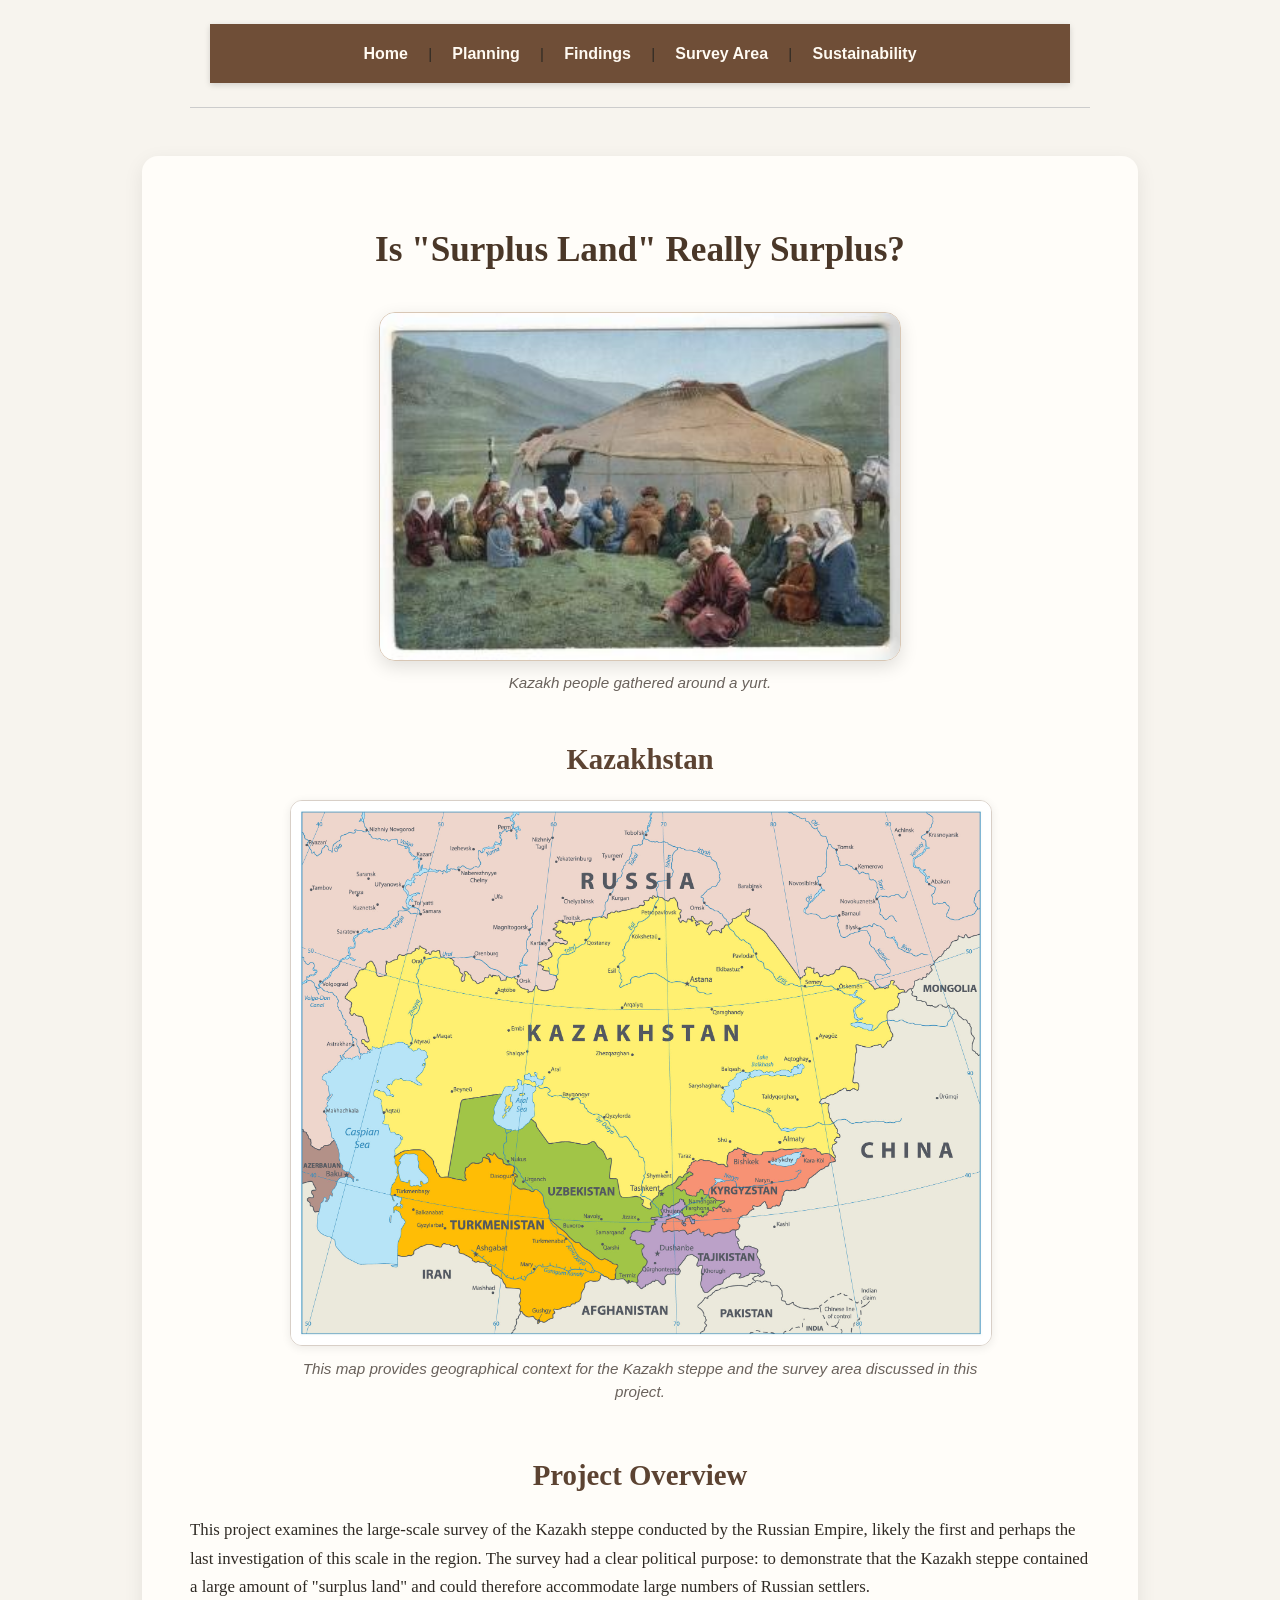
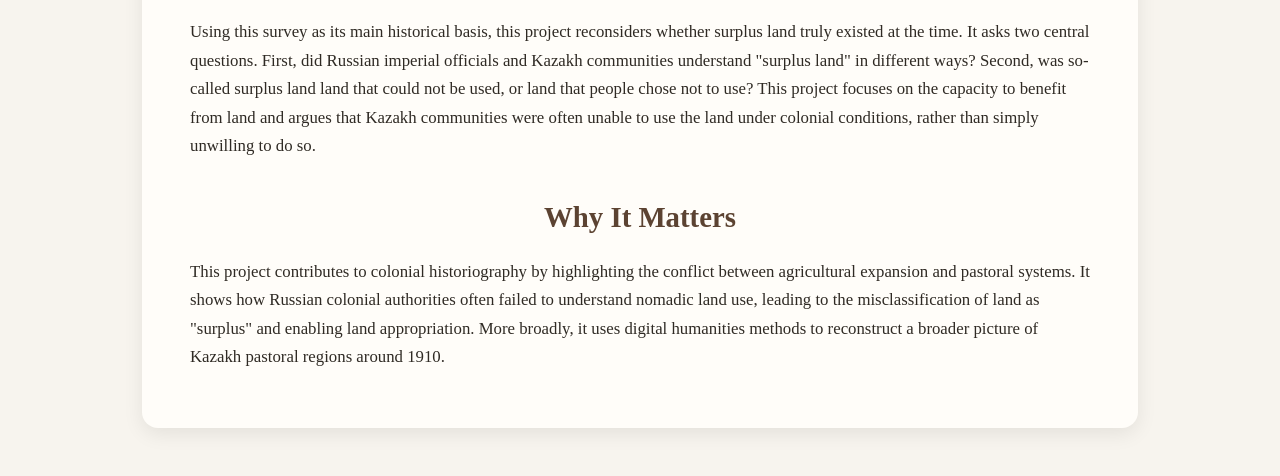
==== index.html @ f186616e "map" ====
<!DOCTYPE html>
<html lang="en">
<head>
    <meta charset="UTF-8">
    <meta name="viewport" content="width=device-width, initial-scale=1.0">
    <title>Is "Surplus Land" Really Surplus?</title>
    <link rel="stylesheet" href="style.css">
</head>

<body>

<header>
  <nav>
  <a href="index.html">Home</a> |
  <a href="planning.html">Planning</a> |
  <a href="findings.html">Findings</a> |
  <a href="survey-area.html">Survey Area</a> |
  <a href="sustainability.html">Sustainability</a>
</nav>
</header>

<main>
    <h1>Is "Surplus Land" Really Surplus?</h1>
    <figure class="home-hero-image">
  <img src="images/kazakh-yurt.jpg" alt="Kazakh people gathered around a yurt in a mountain landscape">
  <figcaption>
    Kazakh people gathered around a yurt.
  </figcaption>
</figure>
<section class="map-section">
  <h2>Kazakhstan</h2>

  <figure class="home-map">
    <img src="images/kazakhstan.jpg" alt="Map of Kazakhstan showing the location of the Kazakh steppe and survey area">
    <figcaption>
      This map provides geographical context for the Kazakh steppe and the survey area discussed in this project.
    </figcaption>
  </figure>
</section>

    <h2>Project Overview</h2>
    <p>
        This project examines the large-scale survey of the Kazakh steppe conducted by the Russian Empire, likely the first and perhaps the last investigation of this scale in the region. The survey had a clear political purpose: to demonstrate that the Kazakh steppe contained a large amount of "surplus land" and could therefore accommodate large numbers of Russian settlers.
    </p>

    <p>
        Using this survey as its main historical basis, this project reconsiders whether surplus land truly existed at the time. It asks two central questions. First, did Russian imperial officials and Kazakh communities understand "surplus land" in different ways? Second, was so-called surplus land land that could not be used, or land that people chose not to use? This project focuses on the capacity to benefit from land and argues that Kazakh communities were often unable to use the land under colonial conditions, rather than simply unwilling to do so.
    </p>

    <h2>Why It Matters</h2>
    <p>
        This project contributes to colonial historiography by highlighting the conflict between agricultural expansion and pastoral systems. It shows how Russian colonial authorities often failed to understand nomadic land use, leading to the misclassification of land as "surplus" and enabling land appropriation. More broadly, it uses digital humanities methods to reconstruct a broader picture of Kazakh pastoral regions around 1910.
    </p>
</main>

</body>
</html>
---- style.css ----
/* -----------------------------------------------
    HIST 501D Demo Site
    Minimal stylesheet — clarity over novelty
----------------------------------------------- */

body {
  font-family: Georgia, serif;
  line-height: 1.7;
  margin: 0;
  color: #1f1f1f;
  background: #f7f4ed;
}

header, main, footer {
  max-width: 860px;
  margin: 0 auto;
  padding: 1.5rem 1.25rem;
}

header {
  border-bottom: 1px solid #ccc;
  margin-bottom: 1rem;
}

header h1 {
  font-size: 1.6rem;
  margin-bottom: 0.4rem;
}

nav {
  font-family: sans-serif;
  font-size: 0.95rem;
}

nav a {
  margin-right: 1.25rem;
  color: #2a4a7f;
  text-decoration: none;
}

nav a:hover {
  text-decoration: underline;
}

h2 {
  font-size: 1.25rem;
  margin-top: 2rem;
  margin-bottom: 0.5rem;
}

p {
  margin-top: 0;
  margin-bottom: 1rem;
}

figure {
  margin: 1.5rem 0;
}

figure img {
  max-width: 100%;
  height: auto;
  border: 1px solid #ccc;
  display: block;
}

figcaption {
  font-family: sans-serif;
  font-size: 0.88rem;
  color: #555;
  margin-top: 0.4rem;
}

.sketch-grid {
  display: grid;
  grid-template-columns: 1fr 1fr;
  gap: 1.5rem;
  margin: 1.5rem 0;
}

ul, ol {
  padding-left: 1.5rem;
  margin-bottom: 1rem;
}

footer {
  border-top: 1px solid #ccc;
  margin-top: 2rem;
  font-family: sans-serif;
  font-size: 0.85rem;
  color: #666;
}

footer a {
  color: #2a4a7f;
}

/* -----------------------------------------------
    Responsive layout — narrow screens
    The viewport meta tag in each HTML page activates
    this. No framework or CDN required.
----------------------------------------------- */

@media (max-width: 600px) {
  header h1 {
     font-size: 1.25rem;
  }

  nav {
     display: flex;
     flex-wrap: wrap;
     gap: 0.5rem;
  }

  nav a {
     margin-right: 0;
  }

  .sketch-grid {
     grid-template-columns: 1fr;
  }

  header, main, footer {
     padding: 1rem 0.85rem;
  }
}
/* General page style */
body {
  margin: 0;
  font-family: Georgia, "Times New Roman", serif;
  background-color: #f7f4ee;
  color: #2f2a24;
  line-height: 1.7;
}

/* Navigation */
nav {
  background-color: #6f4e37;
  padding: 1rem 2rem;
  text-align: center;
  box-shadow: 0 2px 6px rgba(0, 0, 0, 0.15);
}

nav a {
  color: #fffaf2;
  text-decoration: none;
  margin: 0 1rem;
  font-weight: bold;
  font-size: 1rem;
}

nav a:hover {
  text-decoration: underline;
}

/* Main content area */
main {
  max-width: 900px;
  margin: 3rem auto;
  background-color: #fffdf9;
  padding: 2.5rem 3rem;
  border-radius: 16px;
  box-shadow: 0 6px 20px rgba(0, 0, 0, 0.08);
}

/* Headings */
h1 {
  text-align: center;
  font-size: 2.2rem;
  margin-bottom: 1rem;
  color: #4a3728;
}

h2 {
  text-align: center;
  font-size: 1.8rem;
  margin-bottom: 1rem;
  color: #5c4332;
}

h3 {
  margin-top: 0;
  color: #4f392b;
  font-size: 1.3rem;
}

p {
  font-size: 1.05rem;
}

/* Intro paragraph */
.timeline-intro {
  text-align: center;
  max-width: 750px;
  margin: 0 auto 2.5rem auto;
  color: #4b433c;
}

/* Timeline container */
.timeline {
  position: relative;
  margin-top: 2rem;
  padding-left: 2rem;
  border-left: 4px solid #b08968;
}

/* Each timeline item */
.timeline-item {
  position: relative;
  margin-bottom: 2rem;
  padding-left: 1rem;
}

/* Dot on timeline */
.timeline-item::before {
  content: "";
  position: absolute;
  left: -2.75rem;
  top: 0.4rem;
  width: 16px;
  height: 16px;
  background-color: #7f5539;
  border: 3px solid #f7f4ee;
  border-radius: 50%;
  box-shadow: 0 0 0 2px #b08968;
}

/* Year */
.timeline-year {
  font-weight: bold;
  font-size: 1.1rem;
  color: #7f5539;
  margin-bottom: 0.5rem;
}

/* Card */
.timeline-content {
  background-color: #fcf8f2;
  border: 1px solid #e2d6c8;
  border-radius: 12px;
  padding: 1rem 1.25rem;
  box-shadow: 0 3px 10px rgba(0, 0, 0, 0.04);
}

/* Optional section spacing */
.timeline-section {
  margin-top: 1rem;
}

/* Responsive design */
@media (max-width: 768px) {
  main {
    margin: 1.5rem;
    padding: 1.5rem;
  }

  nav {
    padding: 1rem;
  }

  nav a {
    display: inline-block;
    margin: 0.4rem 0.6rem;
  }

  .timeline {
    padding-left: 1.5rem;
  }

  .timeline-item::before {
    left: -2.2rem;
  }

  h1 {
    font-size: 1.8rem;
  }

  h2 {
    font-size: 1.5rem;
  }
}
.home-hero-image {
  margin: 2rem auto;
  text-align: center;
}

.home-hero-image img {
  width: 100%;
  max-width: 520px;
  display: block;
  margin: 0 auto;
  border-radius: 16px;
  border: 1px solid #d8c7b5;
  box-shadow: 0 6px 18px rgba(0, 0, 0, 0.12);
}

.home-hero-image figcaption {
  max-width: 520px;
  margin: 0.7rem auto 0 auto;
  font-size: 0.95rem;
  color: #6a625c;
  font-style: italic;
  line-height: 1.5;
}
.timeline-figure {
  margin: 2rem 0 2.5rem 0;
  text-align: center;
}

.timeline-figure img {
  width: 100%;
  max-width: 620px;
  display: block;
  margin: 0 auto;
  border-radius: 14px;
  border: 1px solid #d8c7b5;
  box-shadow: 0 5px 16px rgba(0, 0, 0, 0.12);
}

.timeline-figure figcaption {
  max-width: 620px;
  margin: 0.7rem auto 0 auto;
  font-size: 0.95rem;
  color: #6a625c;
  font-style: italic;
  line-height: 1.5;
}
.survey-overview {
  margin: 3rem 0;
}

.survey-grid {
  display: grid;
  grid-template-columns: repeat(2, 1fr);
  gap: 1.5rem;
}

.survey-card {
  background-color: #fffaf3;
  border: 1px solid #decdbb;
  border-radius: 14px;
  padding: 1.5rem;
  box-shadow: 0 4px 14px rgba(0, 0, 0, 0.06);
}

.survey-card h3 {
  margin-top: 0.8rem;
  color: #4f392b;
}

.survey-card p {
  line-height: 1.65;
}

.survey-number {
  display: inline-flex;
  align-items: center;
  justify-content: center;
  background-color: #8a5a44;
  color: #fffaf3;
  width: 36px;
  height: 36px;
  border-radius: 50%;
  font-weight: bold;
}

.card-link {
  display: inline-block;
  margin-top: 1rem;
  padding: 0.55rem 0.9rem;
  background-color: #8a5a44;
  color: #fffaf3;
  text-decoration: none;
  border-radius: 8px;
  font-weight: bold;
}

.card-link:hover {
  background-color: #6f4e37;
}

@media (max-width: 768px) {
  .survey-grid {
    grid-template-columns: 1fr;
  }
}
.survey-map {
  margin: 2rem auto;
  text-align: center;
}

.survey-map img {
  width: 100%;
  max-width: 760px;
  display: block;
  margin: 0 auto;
  border-radius: 14px;
  border: 1px solid #d8c7b5;
  box-shadow: 0 6px 18px rgba(0, 0, 0, 0.12);
}

.survey-map figcaption {
  max-width: 760px;
  margin: 0.7rem auto 0 auto;
  font-size: 0.95rem;
  color: #6a625c;
  font-style: italic;
  line-height: 1.5;
}
.district-materials {
  margin: 3rem 0;
}

.district-details {
  background-color: #fffaf3;
  border: 1px solid #decdbb;
  border-radius: 12px;
  padding: 1rem 1.2rem;
  margin-bottom: 1rem;
}

.district-details summary {
  cursor: pointer;
  font-weight: bold;
  color: #4a3728;
}

.district-details p {
  margin-top: 1rem;
  line-height: 1.7;
}
.county-summary {
  margin: 3rem 0;
}

.county-summary h2 {
  text-align: center;
  font-size: 2rem;
  color: #5c3b2e;
  margin-bottom: 1.5rem;
}

.county-summary h3 {
  font-size: 1.4rem;
  color: #5c3b2e;
  margin-top: 2.5rem;
  margin-bottom: 1rem;
}

.county-summary p {
  font-size: 1rem;
  line-height: 1.8;
  margin-bottom: 1.2rem;
}

.table-wrapper {
  overflow-x: auto;
  margin: 1.5rem 0 2rem 0;
}

table {
  width: 100%;
  border-collapse: collapse;
  font-size: 0.9rem;
  background: #fffaf4;
}

th,
td {
  border: 1px solid #d8c3b0;
  padding: 0.75rem;
  text-align: left;
  vertical-align: top;
}

th {
  background: #8b5a44;
  color: white;
  font-weight: 700;
}

tbody tr:nth-child(even) {
  background: #f7efe7;
}

.total-row {
  background: #ead8c8;
  font-weight: 700;
}
.county-summary strong {
  color: #8b5a44;
  font-weight: 800;
}
.calculation-hero,
.calculation-flow,
.calculation-step {
  max-width: 1100px;
  margin: 3rem auto;
  padding: 2rem;
  background: #fffaf4;
  border: 1px solid #e2cdbb;
  border-radius: 18px;
  box-shadow: 0 8px 22px rgba(92, 59, 46, 0.08);
}

.calculation-hero h1 {
  text-align: center;
  font-size: 2.1rem;
  color: #5c3b2e;
  margin-bottom: 1.2rem;
}

.calculation-hero p,
.calculation-step p,
.calculation-flow p {
  font-size: 1rem;
  line-height: 1.8;
  margin-bottom: 1.2rem;
}

.calculation-step h2,
.calculation-flow h2 {
  color: #5c3b2e;
  margin-top: 0.8rem;
  margin-bottom: 1rem;
}

.calculation-step h3 {
  color: #5c3b2e;
  margin-top: 2rem;
  margin-bottom: 1rem;
}

.step-label {
  display: inline-block;
  background: #8b5a44;
  color: white;
  font-weight: 700;
  padding: 0.35rem 0.75rem;
  border-radius: 999px;
  margin-bottom: 0.8rem;
}

.flow-chart {
  display: grid;
  gap: 0.65rem;
  justify-items: center;
  margin-top: 1.5rem;
}

.flow-step {
  width: 100%;
  max-width: 650px;
  background: #f8f1ea;
  border: 1px solid #e2cdbb;
  border-left: 6px solid #8b5a44;
  border-radius: 14px;
  padding: 1rem 1.2rem;
  font-weight: 700;
  color: #5c3b2e;
  text-align: center;
}

.flow-arrow {
  font-size: 1.5rem;
  color: #8b5a44;
  font-weight: 800;
}

blockquote {
  background: #f8f1ea;
  border-left: 6px solid #8b5a44;
  padding: 1rem 1.25rem;
  margin: 1.5rem 0;
  color: #4b3a32;
  line-height: 1.7;
  font-style: italic;
}

.regional-cards {
  display: grid;
  grid-template-columns: repeat(2, 1fr);
  gap: 1.2rem;
  margin: 1.5rem 0 2rem 0;
}

.regional-card {
  background: #f8f1ea;
  border: 1px solid #e2cdbb;
  border-radius: 14px;
  padding: 1.2rem;
}

.regional-card h3 {
  margin-top: 0;
  color: #5c3b2e;
}

.regional-card ul {
  padding-left: 1.2rem;
  line-height: 1.7;
}

.formula-box {
  background: #f3e5d8;
  border: 1px solid #d8c3b0;
  border-radius: 14px;
  padding: 1.25rem;
  margin: 1.5rem 0;
}

.formula {
  text-align: center;
  font-size: 1.2rem;
  font-weight: 800;
  color: #5c3b2e;
}

@media (max-width: 800px) {
  .regional-cards {
    grid-template-columns: 1fr;
  }

  .calculation-hero,
  .calculation-flow,
  .calculation-step {
    padding: 1.3rem;
  }

  .calculation-hero h1 {
    font-size: 1.6rem;
  }
}
.response-section {
  max-width: 980px;
  margin: 4rem auto;
  padding: 2rem;
  background: #fffaf4;
  border-radius: 18px;
}

.response-section h2 {
  text-align: center;
  color: #4b3328;
  margin-bottom: 1rem;
}

.section-intro {
  max-width: 760px;
  margin: 0 auto 2rem auto;
  text-align: center;
  line-height: 1.7;
}

.response-section {
  max-width: 1100px;
  margin: 4rem auto;
  padding: 2rem;
  background: #fffaf4;
  border-radius: 18px;
}

.response-section h2 {
  text-align: center;
  color: #4b3328;
  margin-bottom: 1rem;
}

.section-intro {
  max-width: 760px;
  margin: 0 auto 2rem auto;
  text-align: center;
  line-height: 1.7;
}

.print-feature {
  display: grid;
  grid-template-columns: minmax(0, 1fr) minmax(0, 1.1fr);
  gap: 2rem;
  align-items: start;
  margin-top: 2rem;
}

.print-images,
.print-text {
  min-width: 0;
}

.print-images {
  display: flex;
  flex-direction: column;
  gap: 1.2rem;
}

.print-images figure {
  margin: 0;
}

.main-source-image img,
.supporting-images img {
  width: 100%;
  max-width: 100%;
  display: block;
  border-radius: 12px;
  border: 1px solid #dccbbb;
  box-shadow: 0 6px 18px rgba(80, 50, 30, 0.12);
}

.main-source-image img {
  max-height: 480px;
  object-fit: contain;
  background: #fffdf9;
}

.main-source-image figcaption,
.supporting-images figcaption {
  margin-top: 0.55rem;
  font-size: 0.9rem;
  color: #7a6a5c;
  font-style: italic;
  line-height: 1.5;
  text-align: center;
}

.supporting-images {
  display: grid;
  grid-template-columns: 1fr 1fr;
  gap: 1rem;
}

.print-text h3 {
  color: #5a3a2e;
  margin-top: 0;
  margin-bottom: 1rem;
}

.source-quote {
  margin-bottom: 1.5rem;
}

.source-quote h4 {
  color: #6b3f25;
  margin-bottom: 0.6rem;
  font-size: 1.05rem;
}

.print-text blockquote {
  margin: 0 0 1rem 0;
  padding: 1rem 1.2rem;
  background: #fffdf9;
  border-left: 4px solid #9a6a47;
  font-style: italic;
  line-height: 1.8;
  color: #4b3328;
  border-radius: 8px;
}

.print-text p {
  line-height: 1.7;
  margin-bottom: 1rem;
}

.source-note {
  font-size: 0.95rem;
  color: #7a6a5c;
  margin-bottom: 1rem;
  font-style: italic;
}

.conflict-table-section {
  margin-top: 2.5rem;
}

.conflict-table-section h3 {
  color: #5a3a2e;
  margin-bottom: 0.8rem;
}

.conflict-table-section p {
  line-height: 1.7;
  margin-bottom: 1rem;
}

.table-container {
  overflow-x: auto;
  margin: 1.5rem 0;
}

.conflict-table {
  width: 100%;
  border-collapse: collapse;
  font-size: 0.95rem;
  background: #fffdf9;
}

.conflict-table th {
  background: #8d958f;
  color: #2d2926;
  text-align: left;
  padding: 0.9rem;
  border: 3px solid #ffffff;
}

.conflict-table td {
  padding: 0.9rem;
  border: 3px solid #ffffff;
  vertical-align: top;
  background: #eef0eb;
  line-height: 1.5;
}

.conflict-table td:first-child {
  font-weight: bold;
}

@media (max-width: 900px) {
  .print-feature {
    grid-template-columns: 1fr;
  }

  .supporting-images {
    grid-template-columns: 1fr 1fr;
  }
}

@media (max-width: 700px) {
  .supporting-images {
    grid-template-columns: 1fr;
  }

  .conflict-table {
    font-size: 0.85rem;
  }

  .conflict-table th,
  .conflict-table td {
    padding: 0.7rem;
  }
}
.primary-source-note {
  max-width: 850px;
  margin: 2rem auto;
  padding: 1.5rem;
  background: #fffaf4;
  border: 1px solid #e2cdbb;
  border-left: 6px solid #8b5a44;
  border-radius: 14px;
}

.primary-source-note h2 {
  color: #5c3b2e;
  margin-top: 0;
}

.source-link {
  display: inline-block;
  background: #8b5a44;
  color: white;
  text-decoration: none;
  font-weight: 700;
  padding: 0.7rem 1rem;
  border-radius: 8px;
}

.source-link:hover {
  background: #6f4534;
}
.map-section {
  margin: 2.5rem 0 3rem 0;
  text-align: center;
}

.map-section h2 {
  margin-bottom: 1rem;
}

.home-map {
  margin: 0 auto;
  max-width: 700px;
}

.home-map img {
  width: 100%;
  height: auto;
  border-radius: 12px;
  border: 1px solid #d8cfc7;
  box-shadow: 0 2px 10px rgba(0, 0, 0, 0.08);
}

.home-map figcaption {
  margin-top: 0.75rem;
  font-size: 0.95rem;
  color: #6a625c;
  font-style: italic;
  line-height: 1.5;
}
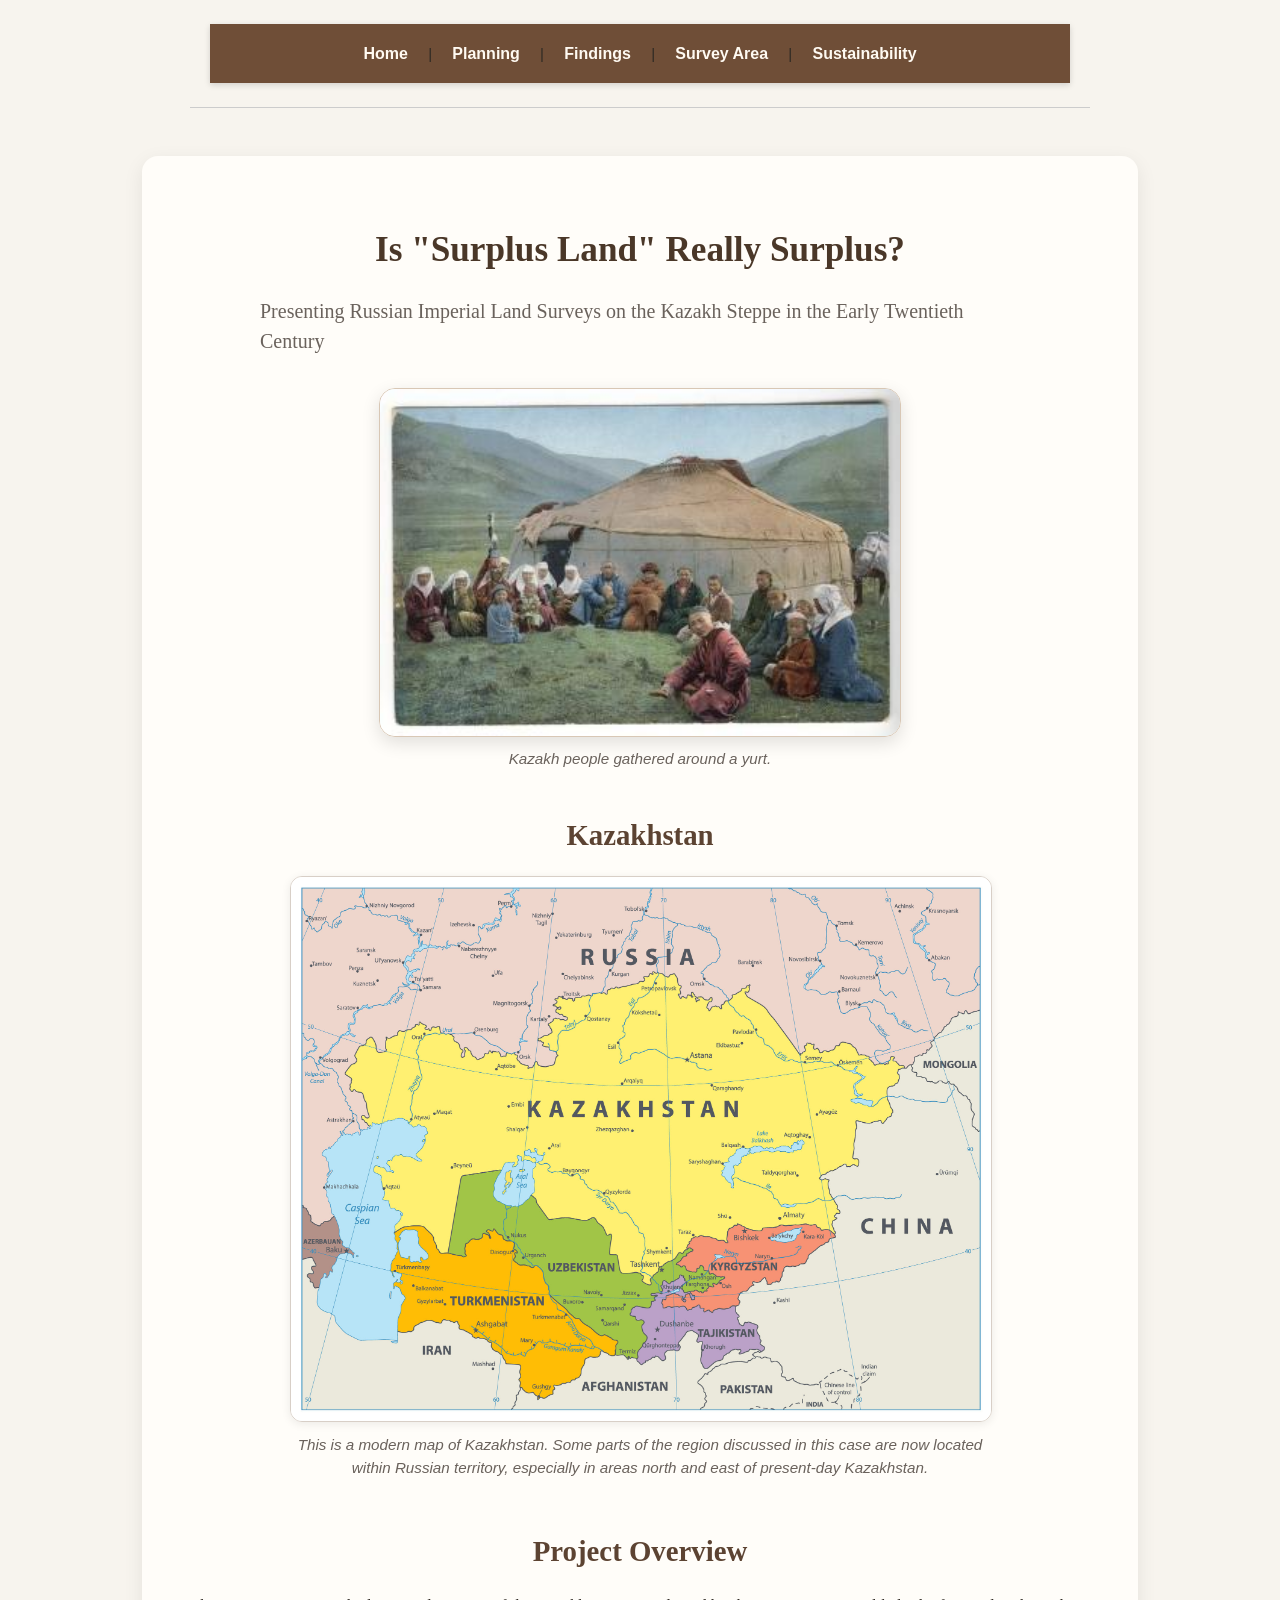
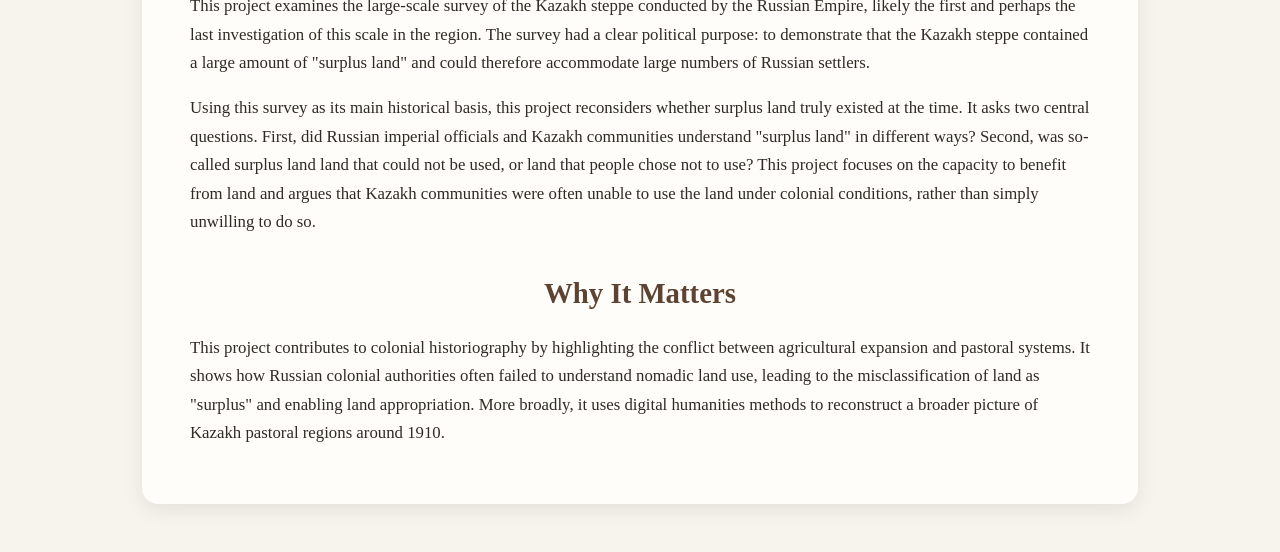
==== commit 14466693: "home" ====
--- a/index.html
+++ b/index.html
@@ -21,6 +21,7 @@
 
 <main>
     <h1>Is "Surplus Land" Really Surplus?</h1>
+    <p class="subtitle">Presenting Russian Imperial Land Surveys on the Kazakh Steppe in the Early Twentieth Century</p>
     <figure class="home-hero-image">
   <img src="images/kazakh-yurt.jpg" alt="Kazakh people gathered around a yurt in a mountain landscape">
   <figcaption>
@@ -33,8 +34,7 @@
   <figure class="home-map">
     <img src="images/kazakhstan.jpg" alt="Map of Kazakhstan showing the location of the Kazakh steppe and survey area">
     <figcaption>
-      This map provides geographical context for the Kazakh steppe and the survey area discussed in this project.
-    </figcaption>
+This is a modern map of Kazakhstan. Some parts of the region discussed in this case are now located within Russian territory, especially in areas north and east of present-day Kazakhstan.    </figcaption>
   </figure>
 </section>
 
--- a/style.css
+++ b/style.css
@@ -893,4 +893,11 @@
   color: #6a625c;
   font-style: italic;
   line-height: 1.5;
+}
+.subtitle {
+  font-size: 1.25rem;
+  color: #6a625c;
+  max-width: 760px;
+  margin: 0.5rem auto 1.5rem auto;
+  line-height: 1.5;
 }
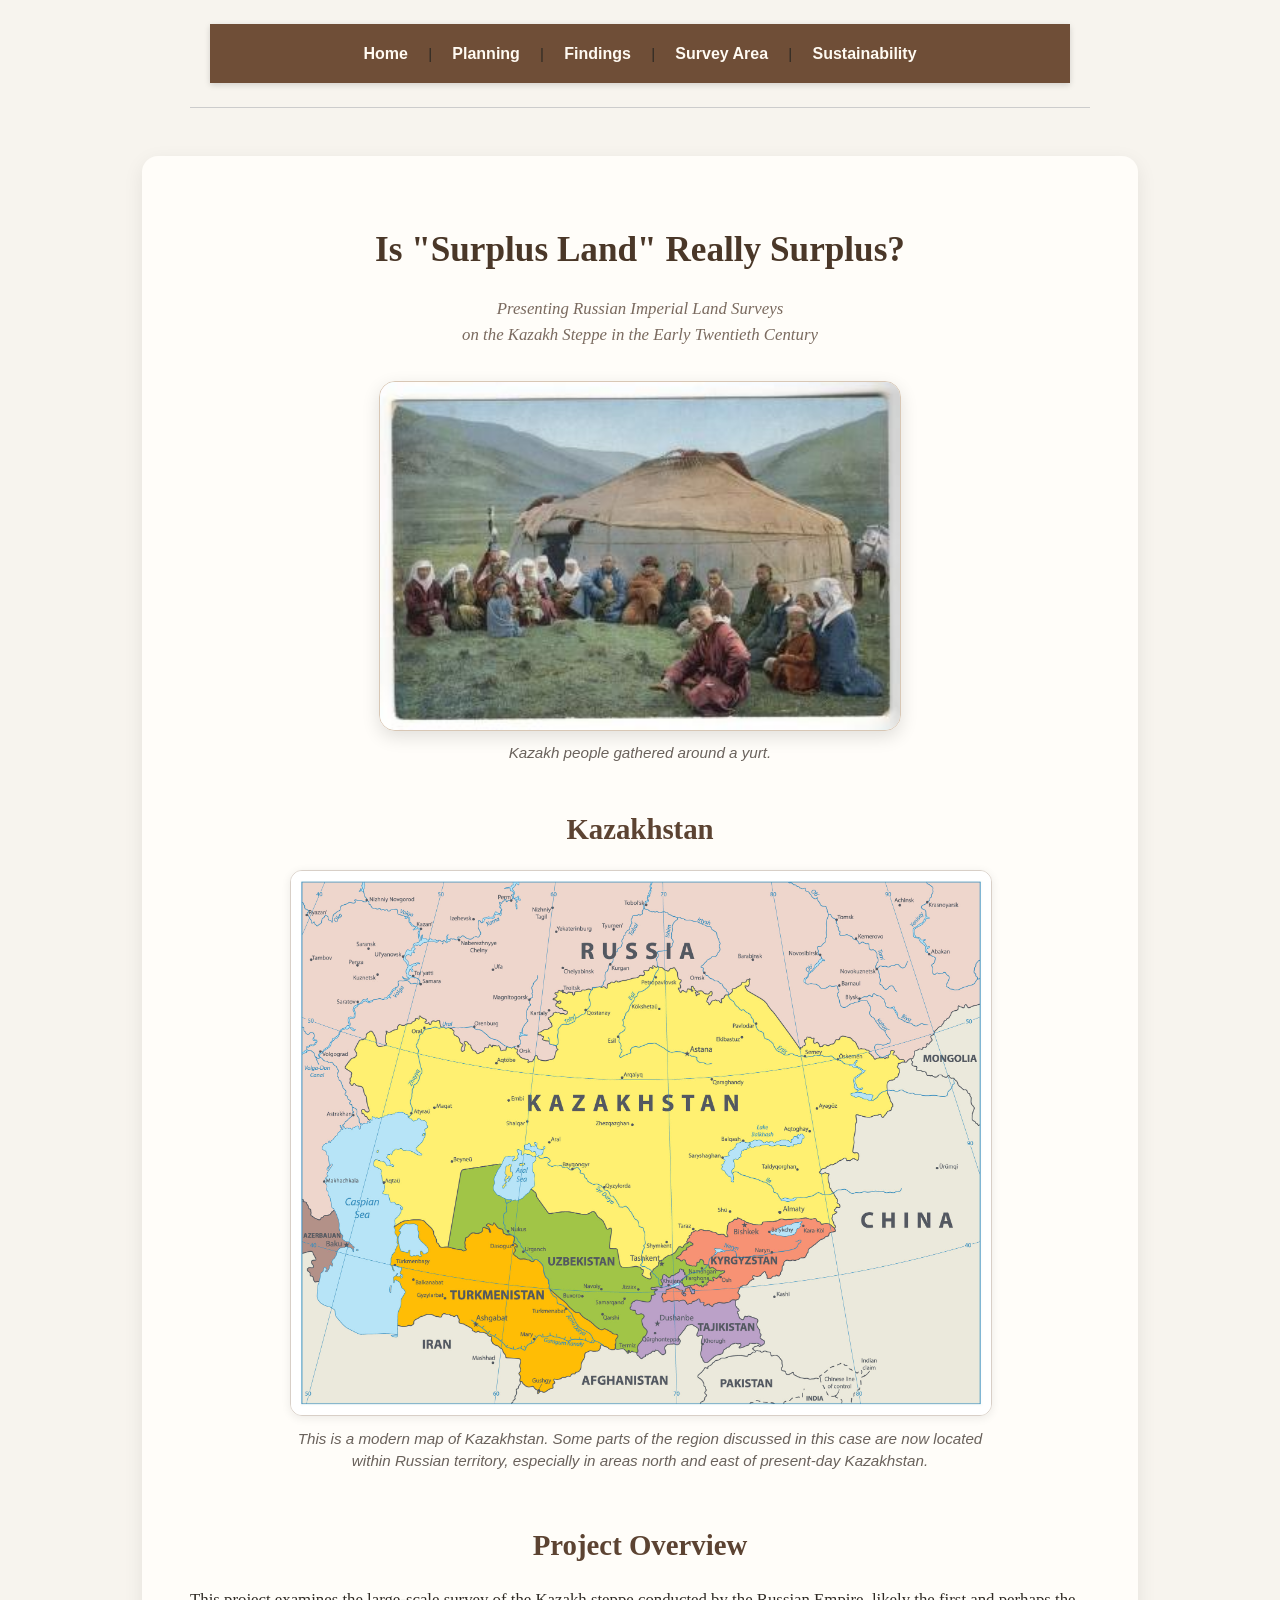
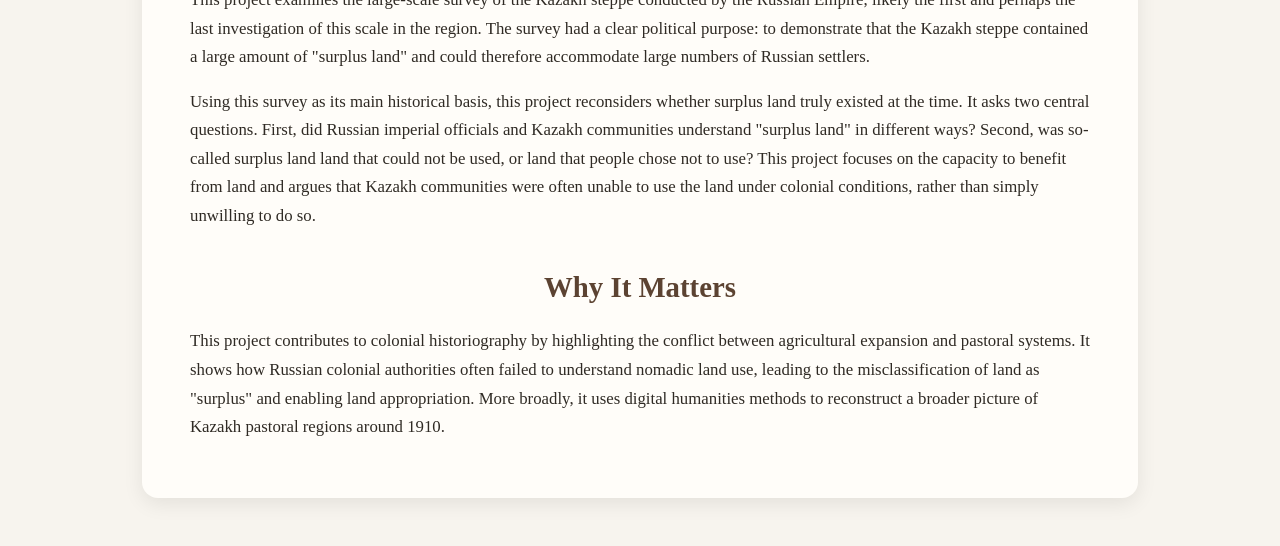
==== commit 43c9e0aa: "home" ====
--- a/index.html
+++ b/index.html
@@ -21,7 +21,10 @@
 
 <main>
     <h1>Is "Surplus Land" Really Surplus?</h1>
-    <p class="subtitle">Presenting Russian Imperial Land Surveys on the Kazakh Steppe in the Early Twentieth Century</p>
+    <p class="subtitle">
+         Presenting Russian Imperial Land Surveys<br>
+  on the Kazakh Steppe in the Early Twentieth Century
+    </p>
     <figure class="home-hero-image">
   <img src="images/kazakh-yurt.jpg" alt="Kazakh people gathered around a yurt in a mountain landscape">
   <figcaption>
--- a/style.css
+++ b/style.css
@@ -895,9 +895,11 @@
   line-height: 1.5;
 }
 .subtitle {
-  font-size: 1.25rem;
-  color: #6a625c;
-  max-width: 760px;
-  margin: 0.5rem auto 1.5rem auto;
-  line-height: 1.5;
+  max-width: 720px;
+  margin: 0.6rem auto 2rem auto;
+  font-size: 1.05rem;
+  line-height: 1.6;
+  color: #7a6a5f;
+  text-align: center;
+  font-style: italic;
 }
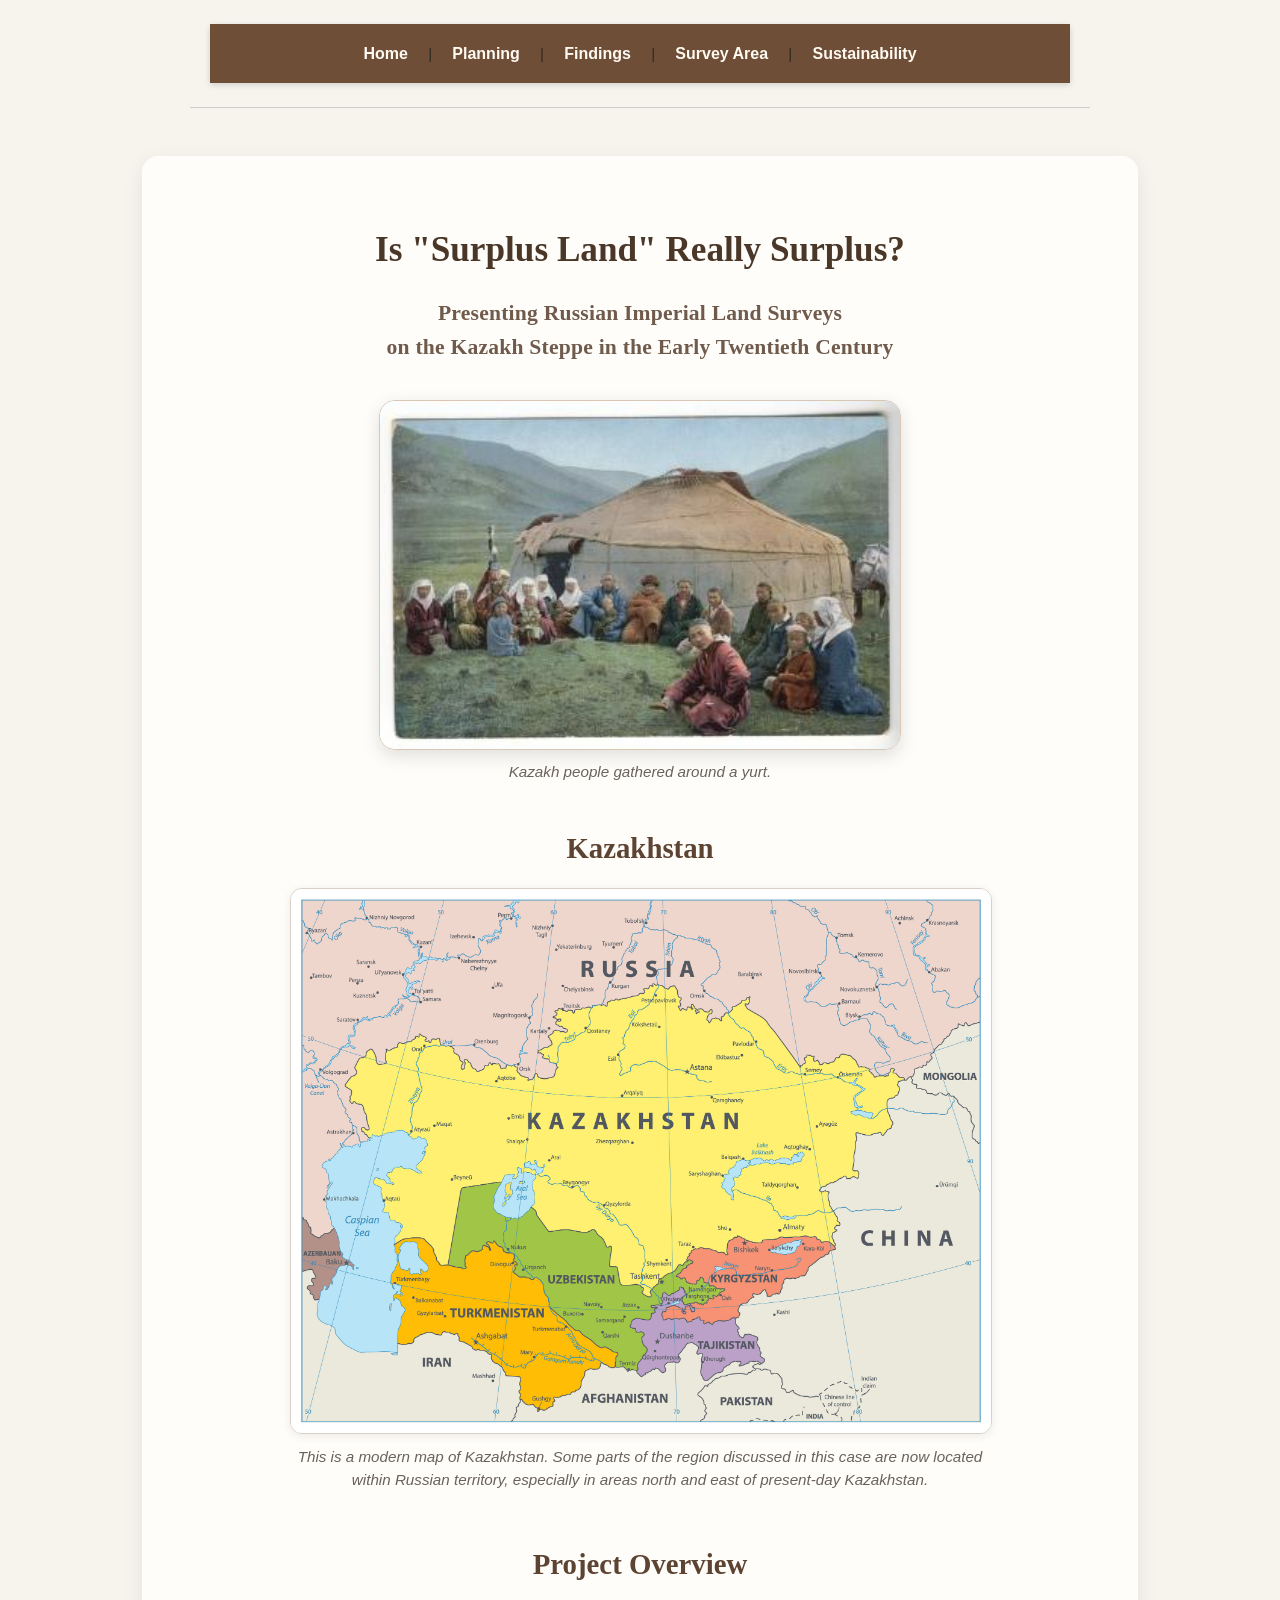
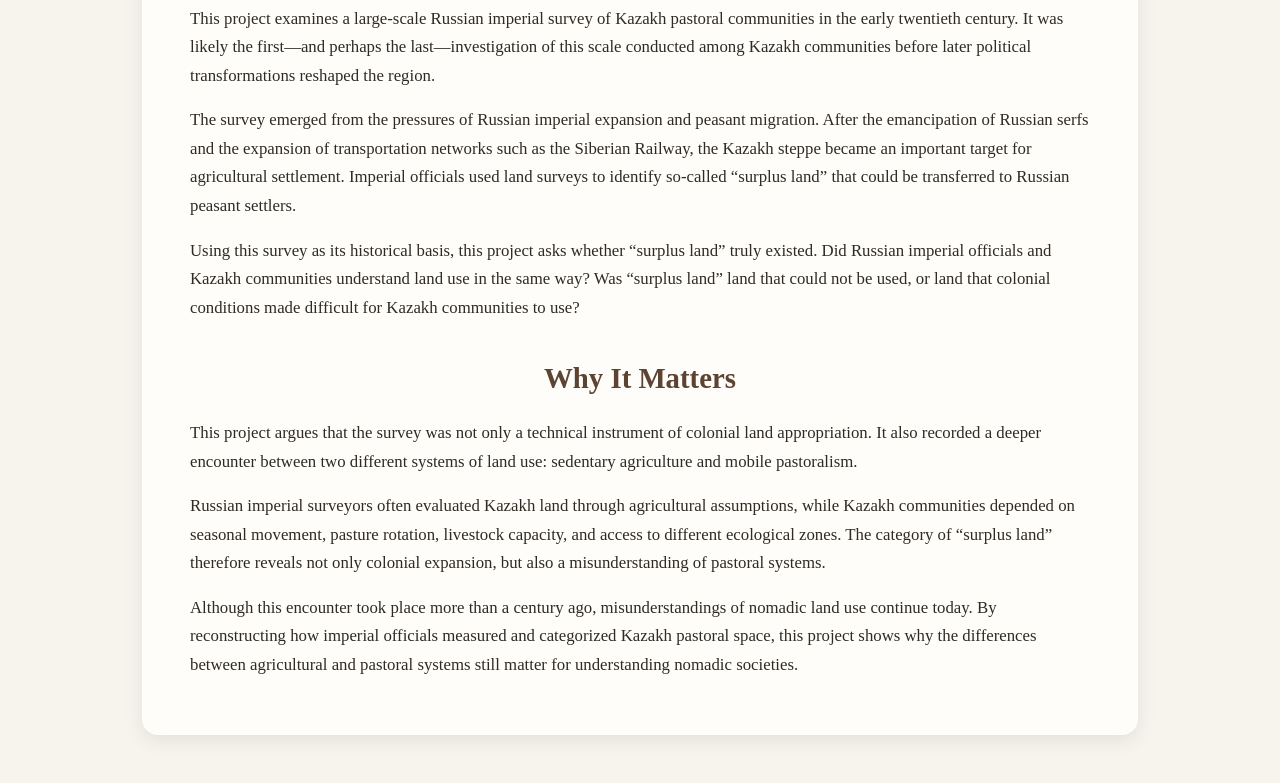
==== commit 7ce92b2c: "home" ====
--- a/index.html
+++ b/index.html
@@ -42,18 +42,51 @@
 </section>
 
     <h2>Project Overview</h2>
-    <p>
-        This project examines the large-scale survey of the Kazakh steppe conducted by the Russian Empire, likely the first and perhaps the last investigation of this scale in the region. The survey had a clear political purpose: to demonstrate that the Kazakh steppe contained a large amount of "surplus land" and could therefore accommodate large numbers of Russian settlers.
-    </p>
+   <p>
+    This project examines a large-scale Russian imperial survey of Kazakh pastoral 
+    communities in the early twentieth century. It was likely the first—and perhaps 
+    the last—investigation of this scale conducted among Kazakh communities before 
+    later political transformations reshaped the region.
+  </p>
 
-    <p>
-        Using this survey as its main historical basis, this project reconsiders whether surplus land truly existed at the time. It asks two central questions. First, did Russian imperial officials and Kazakh communities understand "surplus land" in different ways? Second, was so-called surplus land land that could not be used, or land that people chose not to use? This project focuses on the capacity to benefit from land and argues that Kazakh communities were often unable to use the land under colonial conditions, rather than simply unwilling to do so.
-    </p>
+  <p>
+    The survey emerged from the pressures of Russian imperial expansion and peasant 
+    migration. After the emancipation of Russian serfs and the expansion of transportation 
+    networks such as the Siberian Railway, the Kazakh steppe became an important target 
+    for agricultural settlement. Imperial officials used land surveys to identify 
+    so-called “surplus land” that could be transferred to Russian peasant settlers.
+  </p>
+
+  <p>
+    Using this survey as its historical basis, this project asks whether “surplus land” 
+    truly existed. Did Russian imperial officials and Kazakh communities understand 
+    land use in the same way? Was “surplus land” land that could not be used, or land 
+    that colonial conditions made difficult for Kazakh communities to use?
+  </p>
+</section>
 
     <h2>Why It Matters</h2>
-    <p>
-        This project contributes to colonial historiography by highlighting the conflict between agricultural expansion and pastoral systems. It shows how Russian colonial authorities often failed to understand nomadic land use, leading to the misclassification of land as "surplus" and enabling land appropriation. More broadly, it uses digital humanities methods to reconstruct a broader picture of Kazakh pastoral regions around 1910.
-    </p>
+   <p>
+    This project argues that the survey was not only a technical instrument of colonial 
+    land appropriation. It also recorded a deeper encounter between two different systems 
+    of land use: sedentary agriculture and mobile pastoralism.
+  </p>
+
+  <p>
+    Russian imperial surveyors often evaluated Kazakh land through agricultural assumptions, 
+    while Kazakh communities depended on seasonal movement, pasture rotation, livestock 
+    capacity, and access to different ecological zones. The category of “surplus land” 
+    therefore reveals not only colonial expansion, but also a misunderstanding of pastoral 
+    systems.
+  </p>
+
+  <p>
+    Although this encounter took place more than a century ago, misunderstandings of 
+    nomadic land use continue today. By reconstructing how imperial officials measured 
+    and categorized Kazakh pastoral space, this project shows why the differences between 
+    agricultural and pastoral systems still matter for understanding nomadic societies.
+  </p>
+</section>
 </main>
 
 </body>
--- a/style.css
+++ b/style.css
@@ -895,11 +895,14 @@
   line-height: 1.5;
 }
 .subtitle {
-  max-width: 720px;
-  margin: 0.6rem auto 2rem auto;
-  font-size: 1.05rem;
+  max-width: 680px;
+  margin: 0.8rem auto 2.2rem auto;
+  font-size: 1.35rem;
   line-height: 1.6;
-  color: #7a6a5f;
-  text-align: center;
-  font-style: italic;
+  color: #6f5a4b;
+  text-align: center;
+  font-style: normal;
+  font-family: Georgia, "Times New Roman", serif;
+  letter-spacing: 0.01em;
+  font-weight: 700;
 }
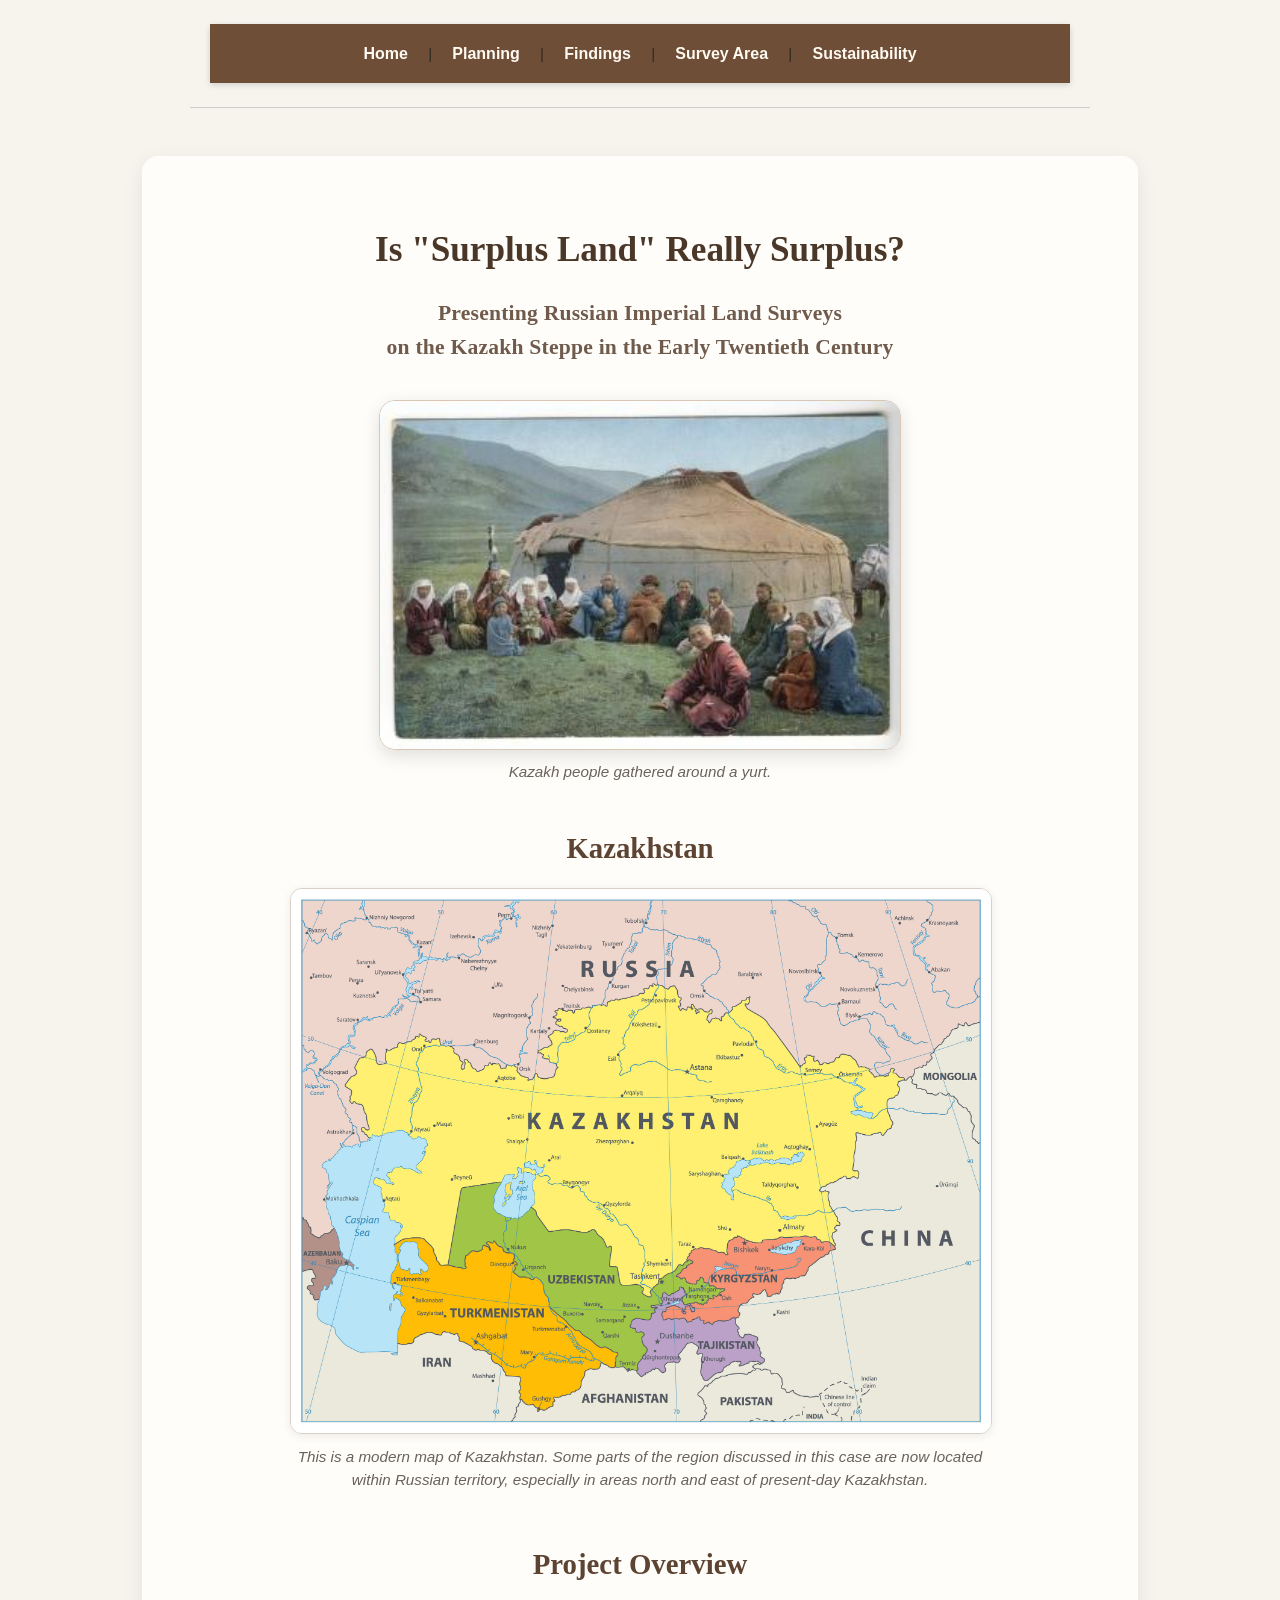
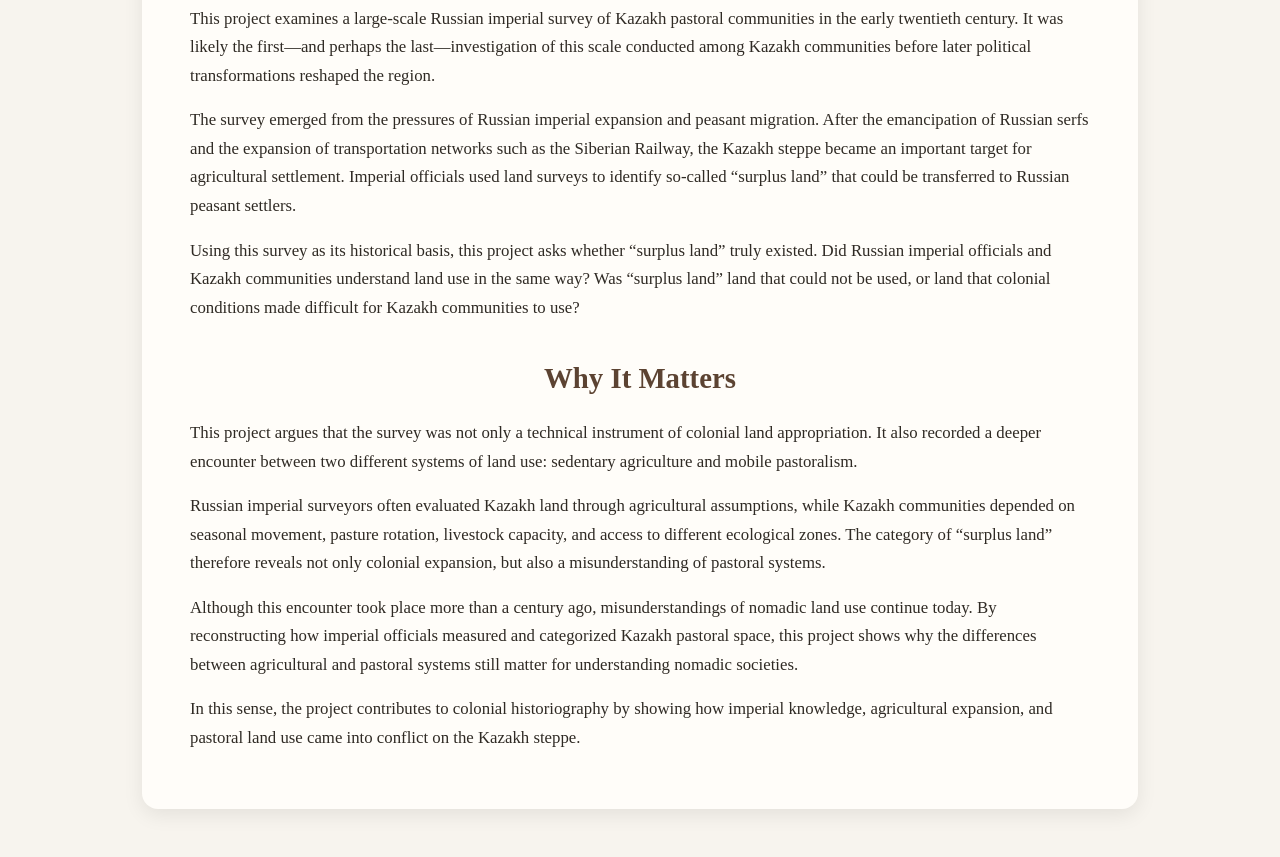
==== commit a4cb23aa: "home" ====
--- a/index.html
+++ b/index.html
@@ -87,6 +87,11 @@
     agricultural and pastoral systems still matter for understanding nomadic societies.
   </p>
 </section>
+<p>
+  In this sense, the project contributes to colonial historiography by showing how 
+  imperial knowledge, agricultural expansion, and pastoral land use came into conflict 
+  on the Kazakh steppe.
+</p>
 </main>
 
 </body>
--- a/style.css
+++ b/style.css
@@ -905,4 +905,16 @@
   font-family: Georgia, "Times New Roman", serif;
   letter-spacing: 0.01em;
   font-weight: 700;
+}
+.why-it-matters {
+  max-width: 760px;
+  margin: 2.8rem auto 0 auto;
+  padding: 1.8rem 2rem;
+  background-color: #f8f4ef;
+  border-left: 5px solid #7a5638;
+  border-radius: 12px;
+}
+
+.why-it-matters h2 {
+  margin-top: 0;
 }
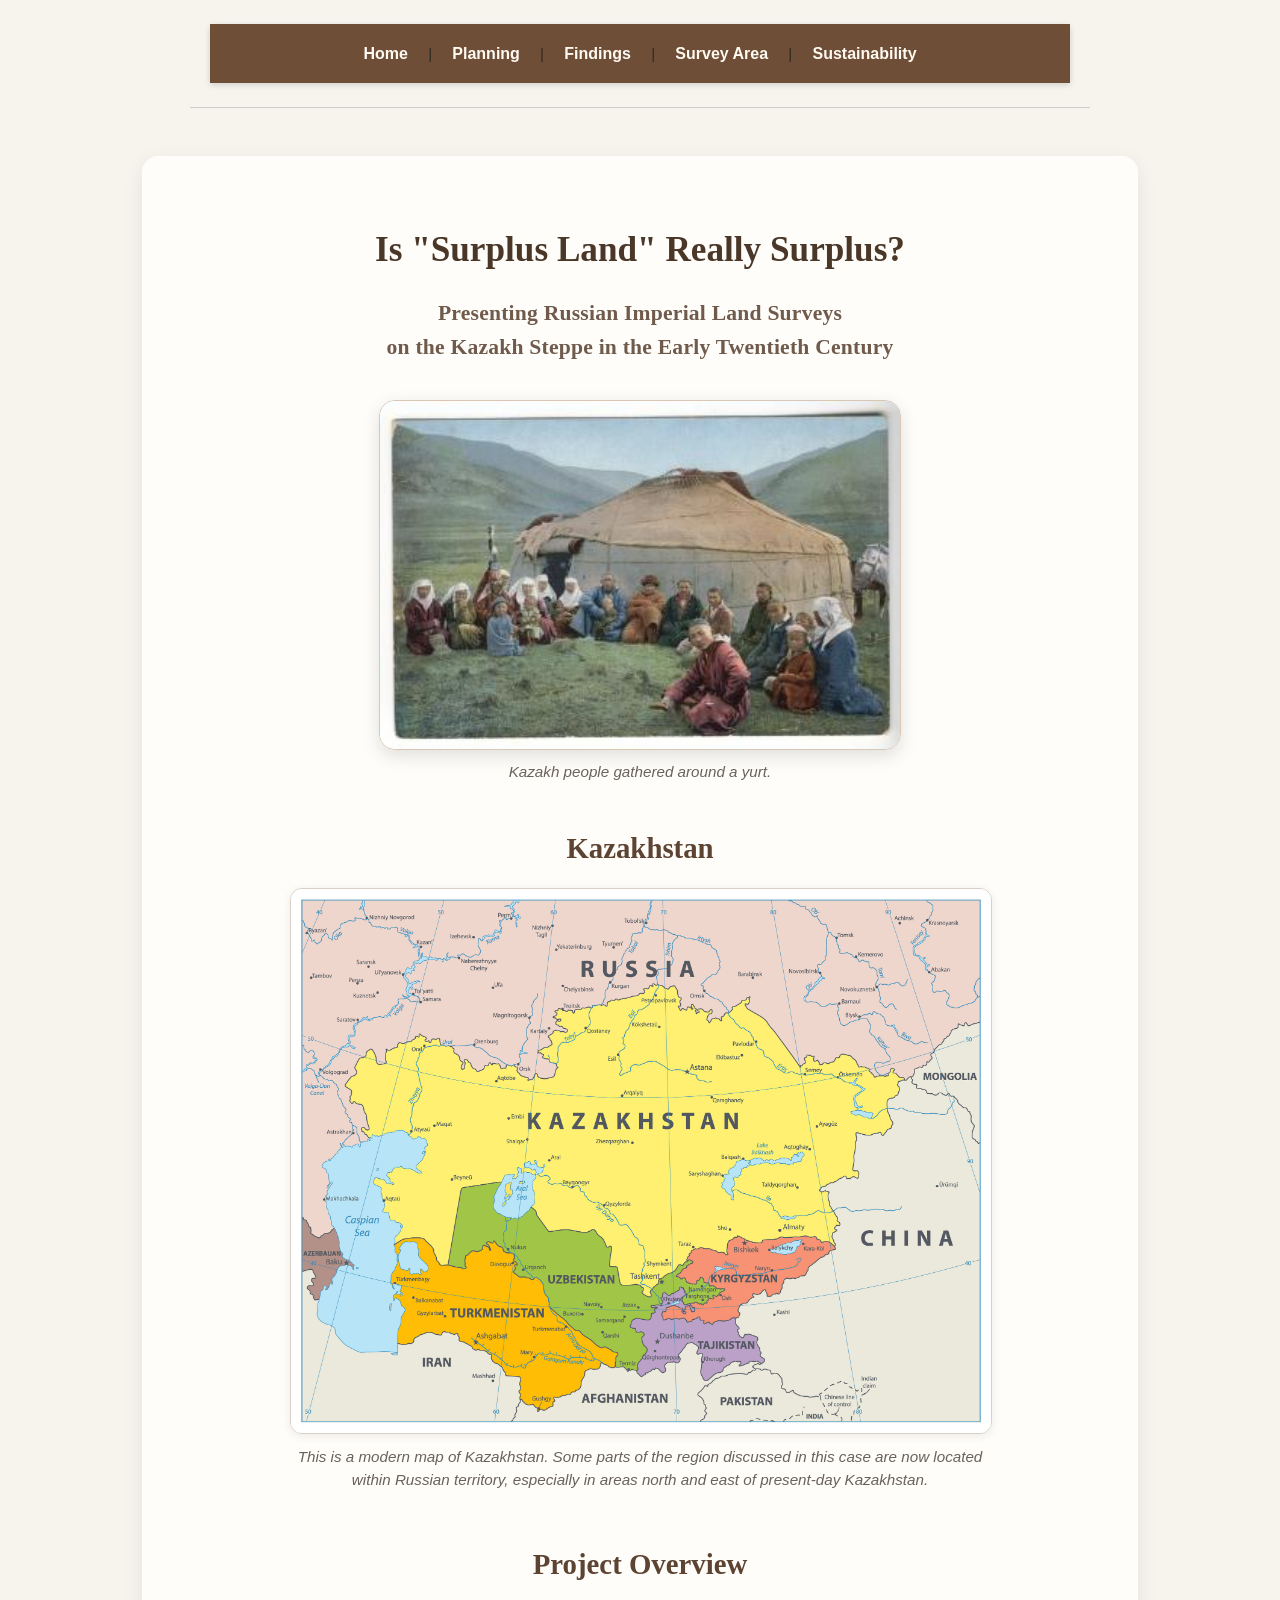
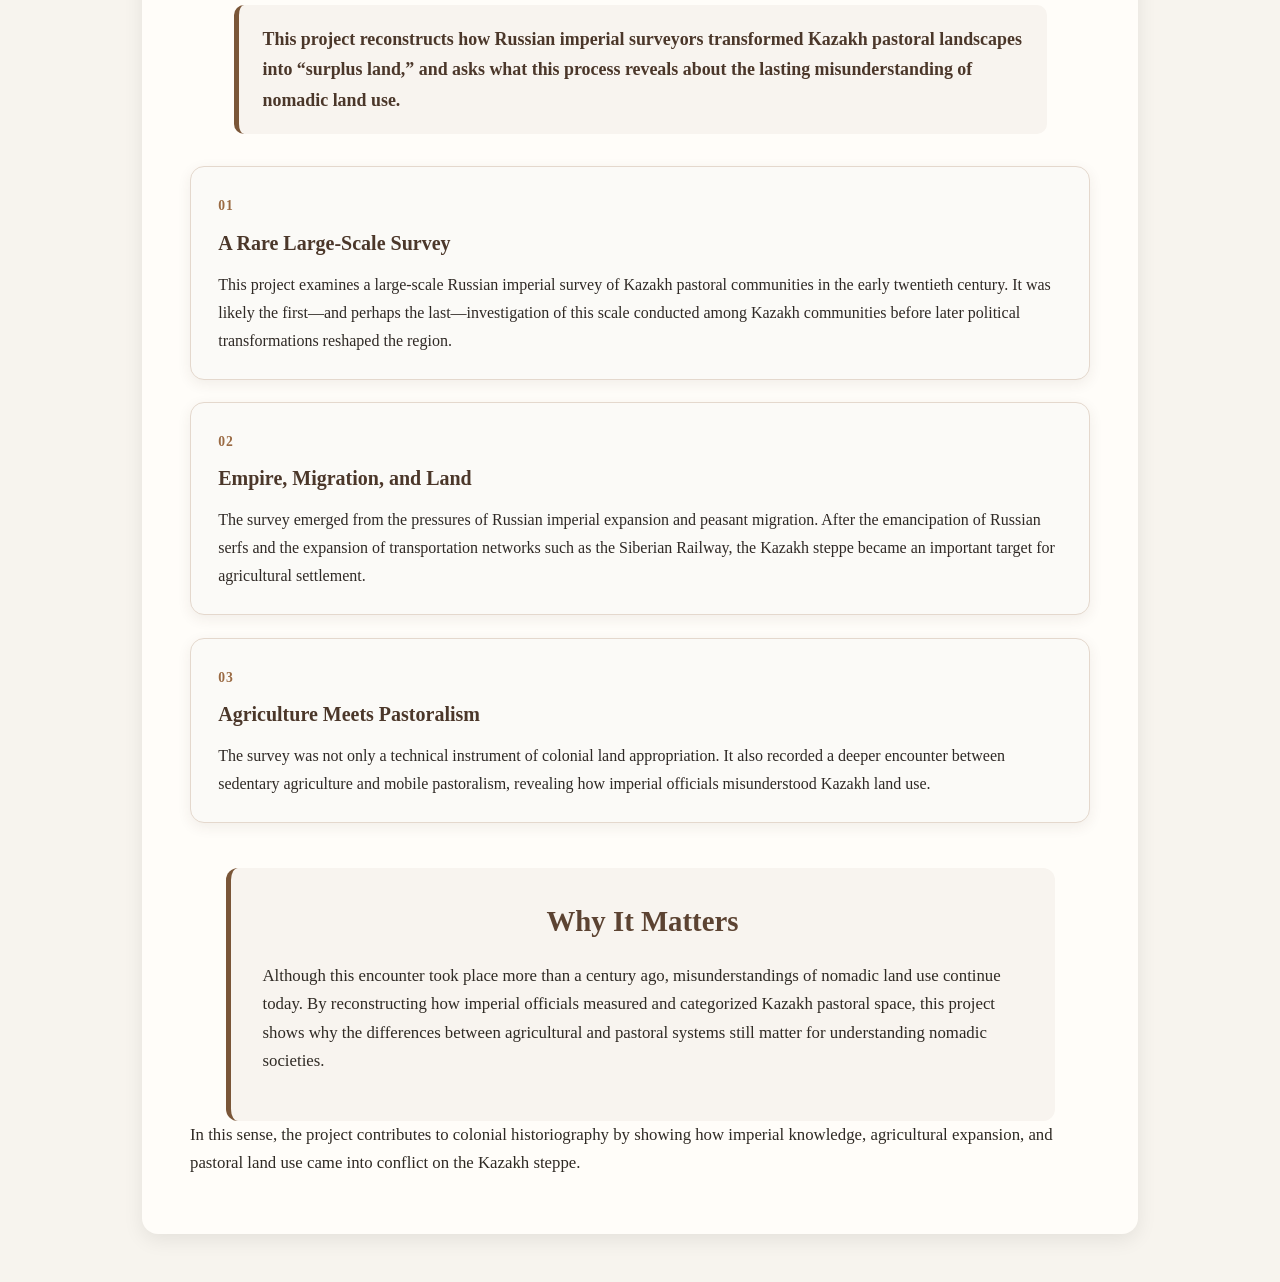
==== commit 95e31e2e: "home" ====
--- a/index.html
+++ b/index.html
@@ -41,44 +41,52 @@
   </figure>
 </section>
 
-    <h2>Project Overview</h2>
-   <p>
-    This project examines a large-scale Russian imperial survey of Kazakh pastoral 
-    communities in the early twentieth century. It was likely the first—and perhaps 
-    the last—investigation of this scale conducted among Kazakh communities before 
-    later political transformations reshaped the region.
+   <section class="project-overview">
+  <h2>Project Overview</h2>
+
+  <p class="thesis-statement">
+    This project reconstructs how Russian imperial surveyors transformed Kazakh pastoral 
+    landscapes into “surplus land,” and asks what this process reveals about the lasting 
+    misunderstanding of nomadic land use.
   </p>
 
-  <p>
-    The survey emerged from the pressures of Russian imperial expansion and peasant 
-    migration. After the emancipation of Russian serfs and the expansion of transportation 
-    networks such as the Siberian Railway, the Kazakh steppe became an important target 
-    for agricultural settlement. Imperial officials used land surveys to identify 
-    so-called “surplus land” that could be transferred to Russian peasant settlers.
-  </p>
+  <div class="logic-grid">
+    <div class="logic-card">
+      <span class="logic-number">01</span>
+      <h3>A Rare Large-Scale Survey</h3>
+      <p>
+        This project examines a large-scale Russian imperial survey of Kazakh pastoral 
+        communities in the early twentieth century. It was likely the first—and perhaps 
+        the last—investigation of this scale conducted among Kazakh communities before 
+        later political transformations reshaped the region.
+      </p>
+    </div>
 
-  <p>
-    Using this survey as its historical basis, this project asks whether “surplus land” 
-    truly existed. Did Russian imperial officials and Kazakh communities understand 
-    land use in the same way? Was “surplus land” land that could not be used, or land 
-    that colonial conditions made difficult for Kazakh communities to use?
-  </p>
+    <div class="logic-card">
+      <span class="logic-number">02</span>
+      <h3>Empire, Migration, and Land</h3>
+      <p>
+        The survey emerged from the pressures of Russian imperial expansion and peasant 
+        migration. After the emancipation of Russian serfs and the expansion of 
+        transportation networks such as the Siberian Railway, the Kazakh steppe became 
+        an important target for agricultural settlement.
+      </p>
+    </div>
+
+    <div class="logic-card">
+      <span class="logic-number">03</span>
+      <h3>Agriculture Meets Pastoralism</h3>
+      <p>
+        The survey was not only a technical instrument of colonial land appropriation. 
+        It also recorded a deeper encounter between sedentary agriculture and mobile 
+        pastoralism, revealing how imperial officials misunderstood Kazakh land use.
+      </p>
+    </div>
+  </div>
 </section>
 
-    <h2>Why It Matters</h2>
-   <p>
-    This project argues that the survey was not only a technical instrument of colonial 
-    land appropriation. It also recorded a deeper encounter between two different systems 
-    of land use: sedentary agriculture and mobile pastoralism.
-  </p>
-
-  <p>
-    Russian imperial surveyors often evaluated Kazakh land through agricultural assumptions, 
-    while Kazakh communities depended on seasonal movement, pasture rotation, livestock 
-    capacity, and access to different ecological zones. The category of “surplus land” 
-    therefore reveals not only colonial expansion, but also a misunderstanding of pastoral 
-    systems.
-  </p>
+   <section class="why-it-matters">
+  <h2>Why It Matters</h2>
 
   <p>
     Although this encounter took place more than a century ago, misunderstandings of 
--- a/style.css
+++ b/style.css
@@ -917,4 +917,53 @@
 
 .why-it-matters h2 {
   margin-top: 0;
+}
+.thesis-statement {
+  max-width: 760px;
+  margin: 0 auto 2rem auto;
+  padding: 1.2rem 1.5rem;
+  font-size: 1.12rem;
+  line-height: 1.7;
+  font-weight: 600;
+  color: #4b372a;
+  background-color: #f8f4ef;
+  border-left: 5px solid #7a5638;
+  border-radius: 10px;
+}
+
+.logic-grid {
+  display: grid;
+  grid-template-columns: 1fr;
+  gap: 1.4rem;
+  margin-top: 2rem;
+}
+
+.logic-card {
+  padding: 1.5rem 1.7rem;
+  background-color: #fbfaf7;
+  border: 1px solid #e4d8cd;
+  border-radius: 14px;
+  box-shadow: 0 4px 14px rgba(80, 55, 35, 0.08);
+}
+
+.logic-number {
+  display: inline-block;
+  margin-bottom: 0.5rem;
+  font-size: 0.85rem;
+  font-weight: 700;
+  color: #9a6a43;
+  letter-spacing: 0.08em;
+}
+
+.logic-card h3 {
+  margin: 0 0 0.7rem 0;
+  color: #4b372a;
+  font-size: 1.25rem;
+}
+
+.logic-card p {
+  margin: 0;
+  font-size: 1rem;
+  line-height: 1.75;
+  color: #2f2925;
 }
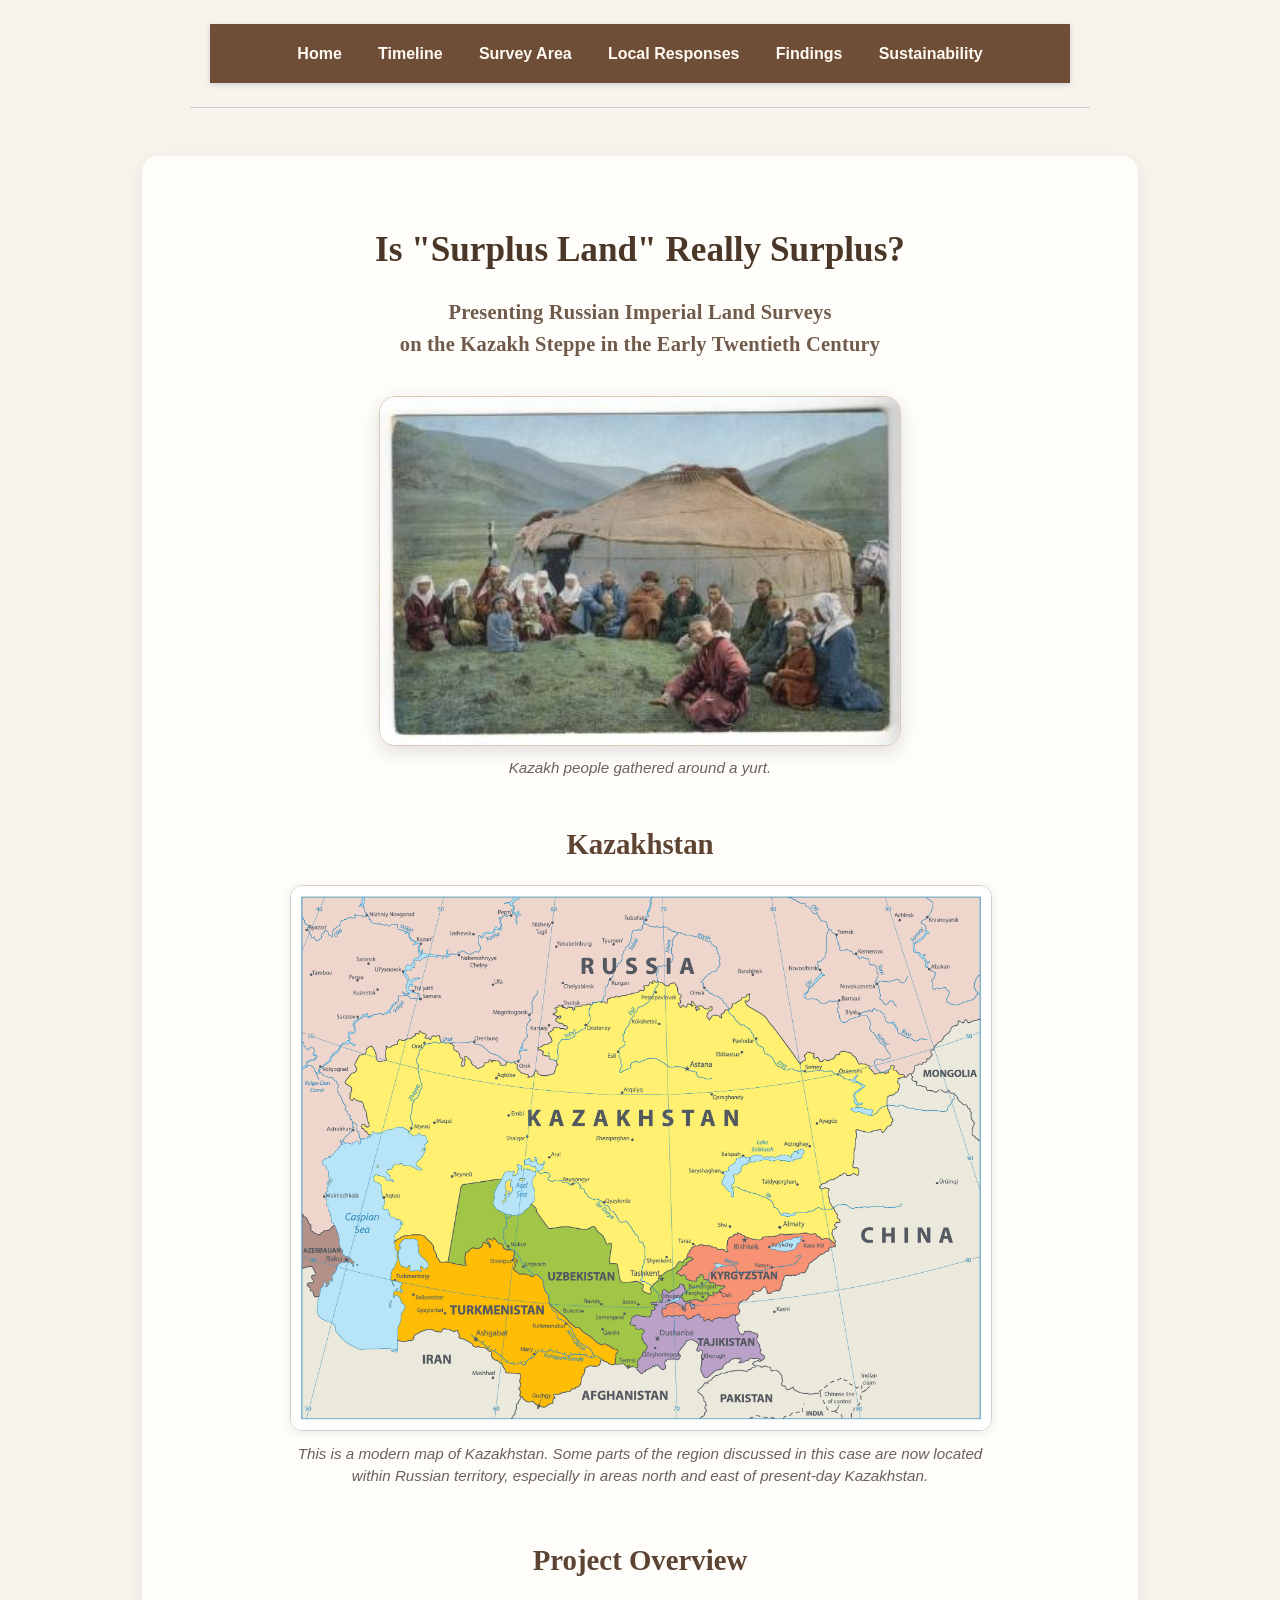
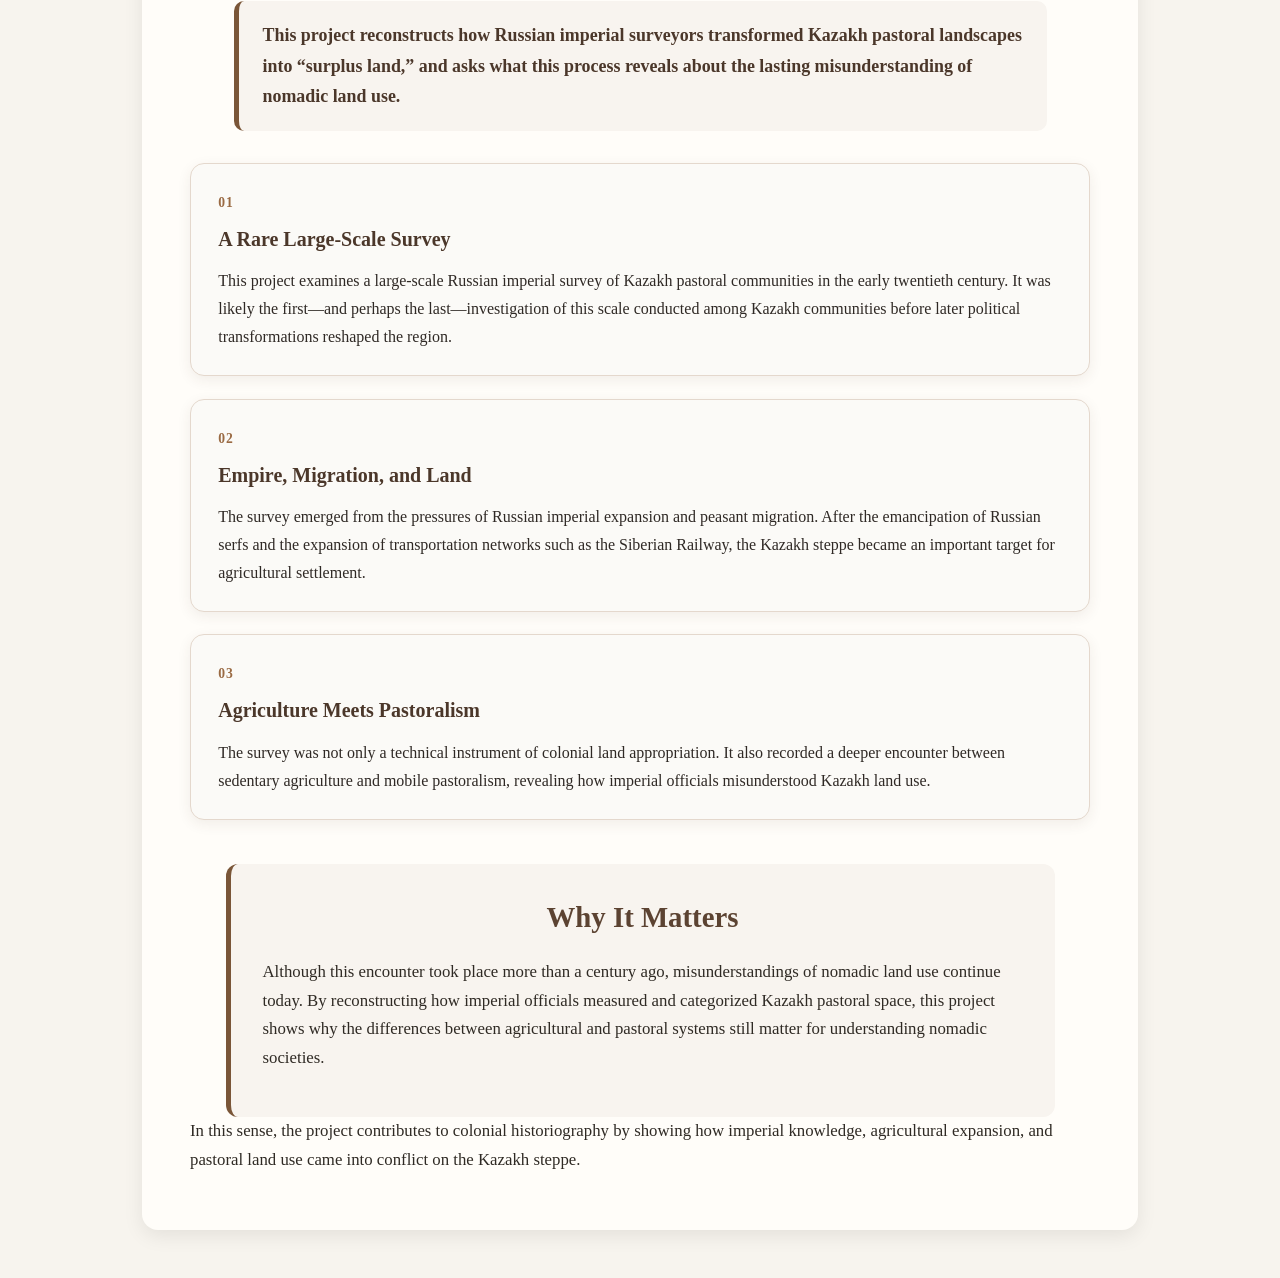
==== commit ff100f88: "11" ====
--- a/index.html
+++ b/index.html
@@ -10,11 +10,12 @@
 <body>
 
 <header>
-  <nav>
-  <a href="index.html">Home</a> |
-  <a href="planning.html">Planning</a> |
-  <a href="findings.html">Findings</a> |
-  <a href="survey-area.html">Survey Area</a> |
+ <nav>
+  <a href="index.html">Home</a>
+  <a href="timeline.html">Timeline</a>
+  <a href="survey-area.html">Survey Area</a>
+  <a href="local-responses.html">Local Responses</a>
+  <a href="findings.html">Findings</a>
   <a href="sustainability.html">Sustainability</a>
 </nav>
 </header>
--- a/style.css
+++ b/style.css
@@ -897,7 +897,7 @@
 .subtitle {
   max-width: 680px;
   margin: 0.8rem auto 2.2rem auto;
-  font-size: 1.35rem;
+  font-size: 1.28rem;
   line-height: 1.6;
   color: #6f5a4b;
   text-align: center;
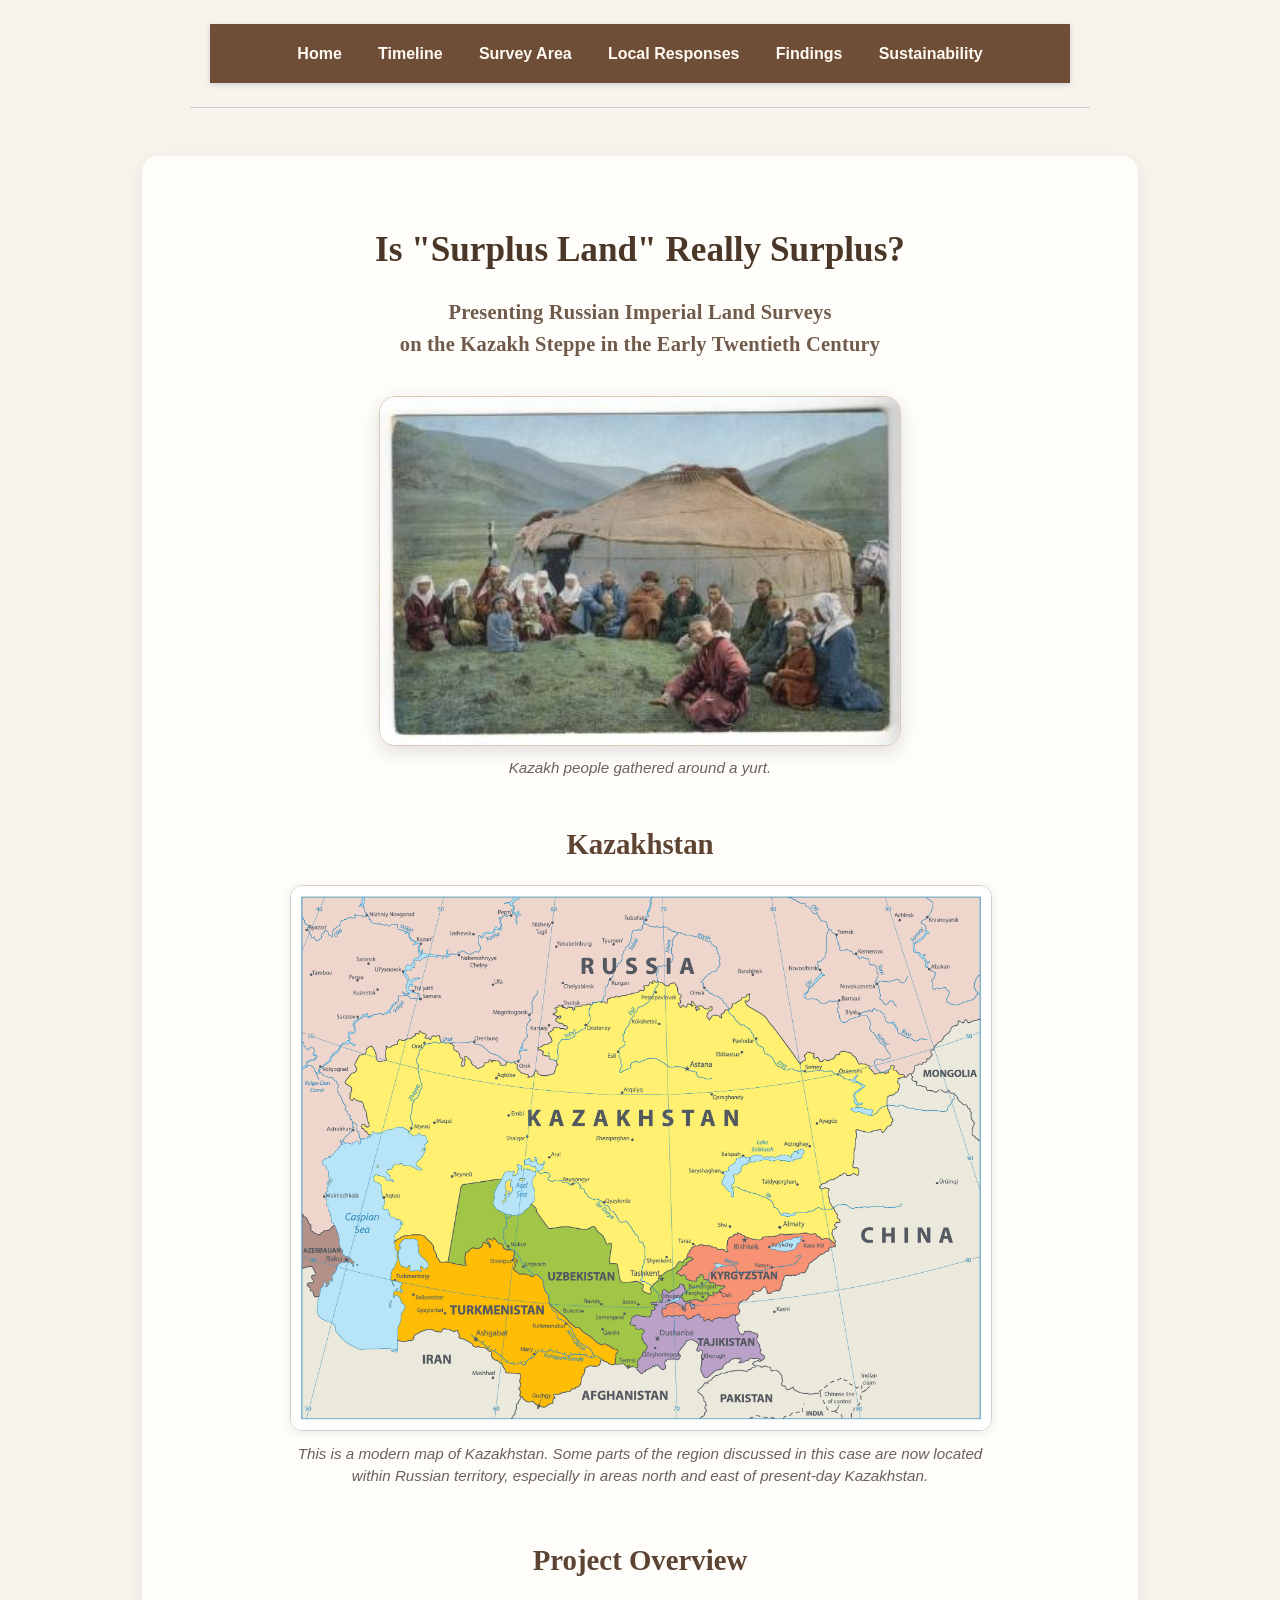
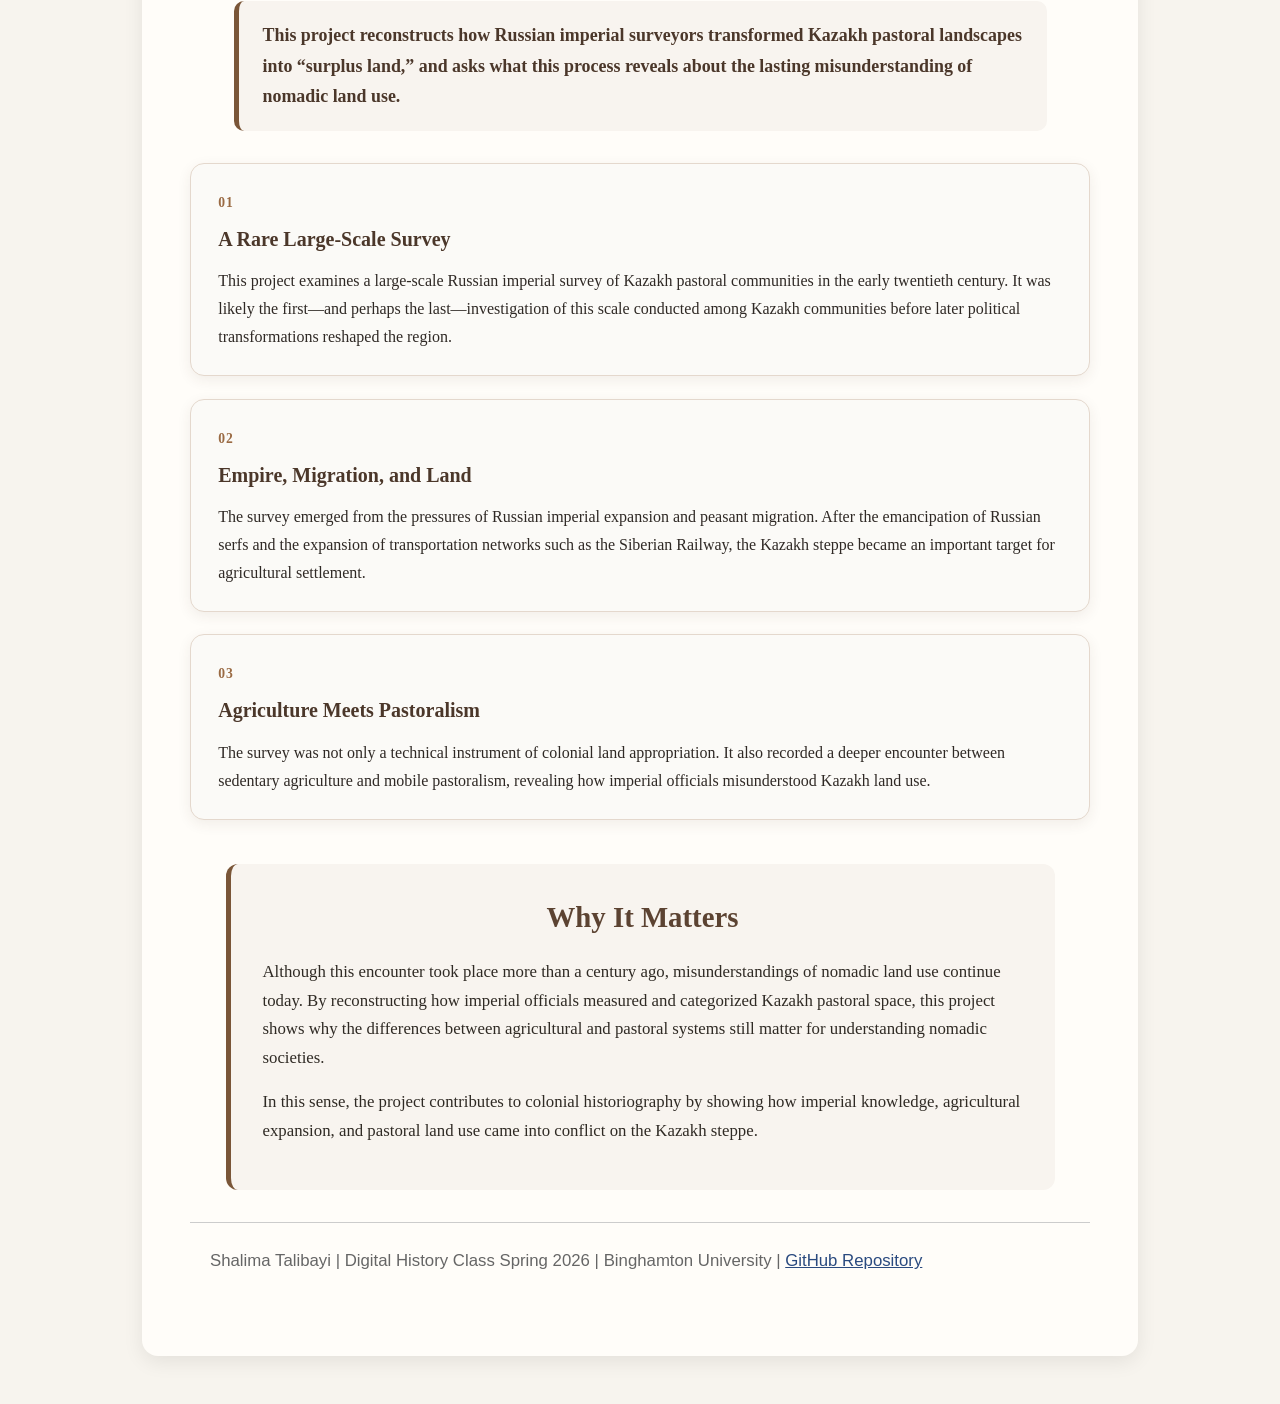
==== commit 273fa207: "111" ====
--- a/index.html
+++ b/index.html
@@ -95,12 +95,27 @@
     and categorized Kazakh pastoral space, this project shows why the differences between 
     agricultural and pastoral systems still matter for understanding nomadic societies.
   </p>
-</section>
-<p>
+
+  <p>
   In this sense, the project contributes to colonial historiography by showing how 
   imperial knowledge, agricultural expansion, and pastoral land use came into conflict 
   on the Kazakh steppe.
 </p>
+</section>
+<footer class="site-footer">
+  <p>
+    Shalima Talibayi
+    <span>|</span>
+    Digital History Class Spring 2026
+    <span>|</span>
+    Binghamton University
+    <span>|</span>
+    <a href="https://github.com/shalima0513/shalima" target="_blank">
+      GitHub Repository
+    </a>
+  </p>
+</footer>
+
 </main>
 
 </body>
--- a/style.css
+++ b/style.css
@@ -966,4 +966,151 @@
   font-size: 1rem;
   line-height: 1.75;
   color: #2f2925;
+}
+.timeline-item {
+  margin-bottom: 2rem;
+}
+
+.timeline-content {
+  padding: 1.4rem 1.6rem;
+}
+
+.timeline-year {
+  margin-bottom: 0.6rem;
+}
+.local-block {
+  margin: 3rem auto;
+  padding: 2.2rem 2.4rem;
+  background-color: #fffdf9;
+  border-radius: 16px;
+}
+
+.local-highlight {
+  background-color: #fbf6f0;
+}
+
+.local-block h2 {
+  margin-top: 0;
+  margin-bottom: 1.4rem;
+  text-align: center;
+  font-size: 1.9rem;
+  line-height: 1.3;
+  color: #4b372a;
+}
+
+.local-block p {
+  max-width: 780px;
+  margin: 0 auto 1.4rem auto;
+  font-size: 1.05rem;
+  line-height: 1.75;
+  color: #2f2925;
+}
+
+.section-intro {
+  text-align: center;
+  font-size: 1.08rem;
+}
+.local-block {
+  margin: 3rem auto;
+  padding: 2.2rem 2.4rem;
+  background-color: #fffdf9;
+  border-radius: 16px;
+}
+
+.local-highlight {
+  background-color: #fbf6f0;
+}
+
+.local-block h2 {
+  margin-top: 0;
+  margin-bottom: 1.4rem;
+  text-align: center;
+  font-size: 1.9rem;
+  line-height: 1.3;
+  color: #4b372a;
+}
+
+.local-block p {
+  max-width: 780px;
+  margin: 0 auto 1.4rem auto;
+  font-size: 1.05rem;
+  line-height: 1.75;
+  color: #2f2925;
+}
+
+.section-intro {
+  text-align: center;
+  font-size: 1.08rem;
+}
+.print-feature {
+  display: grid;
+  grid-template-columns: 1fr 1.1fr;
+  gap: 2rem;
+  align-items: start;
+  margin-top: 2.2rem;
+}
+
+.print-images img {
+  max-width: 100%;
+  height: auto;
+  display: block;
+  margin: 0 auto 0.8rem auto;
+  border-radius: 10px;
+  border: 1px solid #e0d2c4;
+}
+
+.print-images figcaption {
+  max-width: 320px;
+  margin: 0.5rem auto 1.2rem auto;
+  text-align: center;
+  font-size: 0.95rem;
+  line-height: 1.5;
+  color: #6a5a4d;
+  font-style: italic;
+}
+
+.print-text h3 {
+  margin-top: 0;
+  font-size: 1.45rem;
+  line-height: 1.4;
+  color: #4b372a;
+}
+
+.print-text h4 {
+  margin-top: 1.4rem;
+  margin-bottom: 0.8rem;
+  font-size: 1.1rem;
+  color: #6a442e;
+}
+
+.source-quote {
+  margin: 1rem 0 1.4rem 0;
+  padding: 1.2rem 1.4rem;
+  background-color: #fffdf9;
+  border-left: 5px solid #9a6a43;
+  border-radius: 10px;
+  font-style: italic;
+  line-height: 1.7;
+}
+.local-block table {
+  width: 100%;
+  margin-top: 2rem;
+  border-collapse: collapse;
+  font-size: 0.98rem;
+}
+
+.local-block th {
+  background-color: #8d968c;
+  color: #2f2925;
+  text-align: left;
+  padding: 1rem;
+  font-weight: 700;
+}
+
+.local-block td {
+  padding: 1rem;
+  vertical-align: top;
+  line-height: 1.55;
+  border: 2px solid #fffdf9;
+  background-color: #edf0ea;
 }
